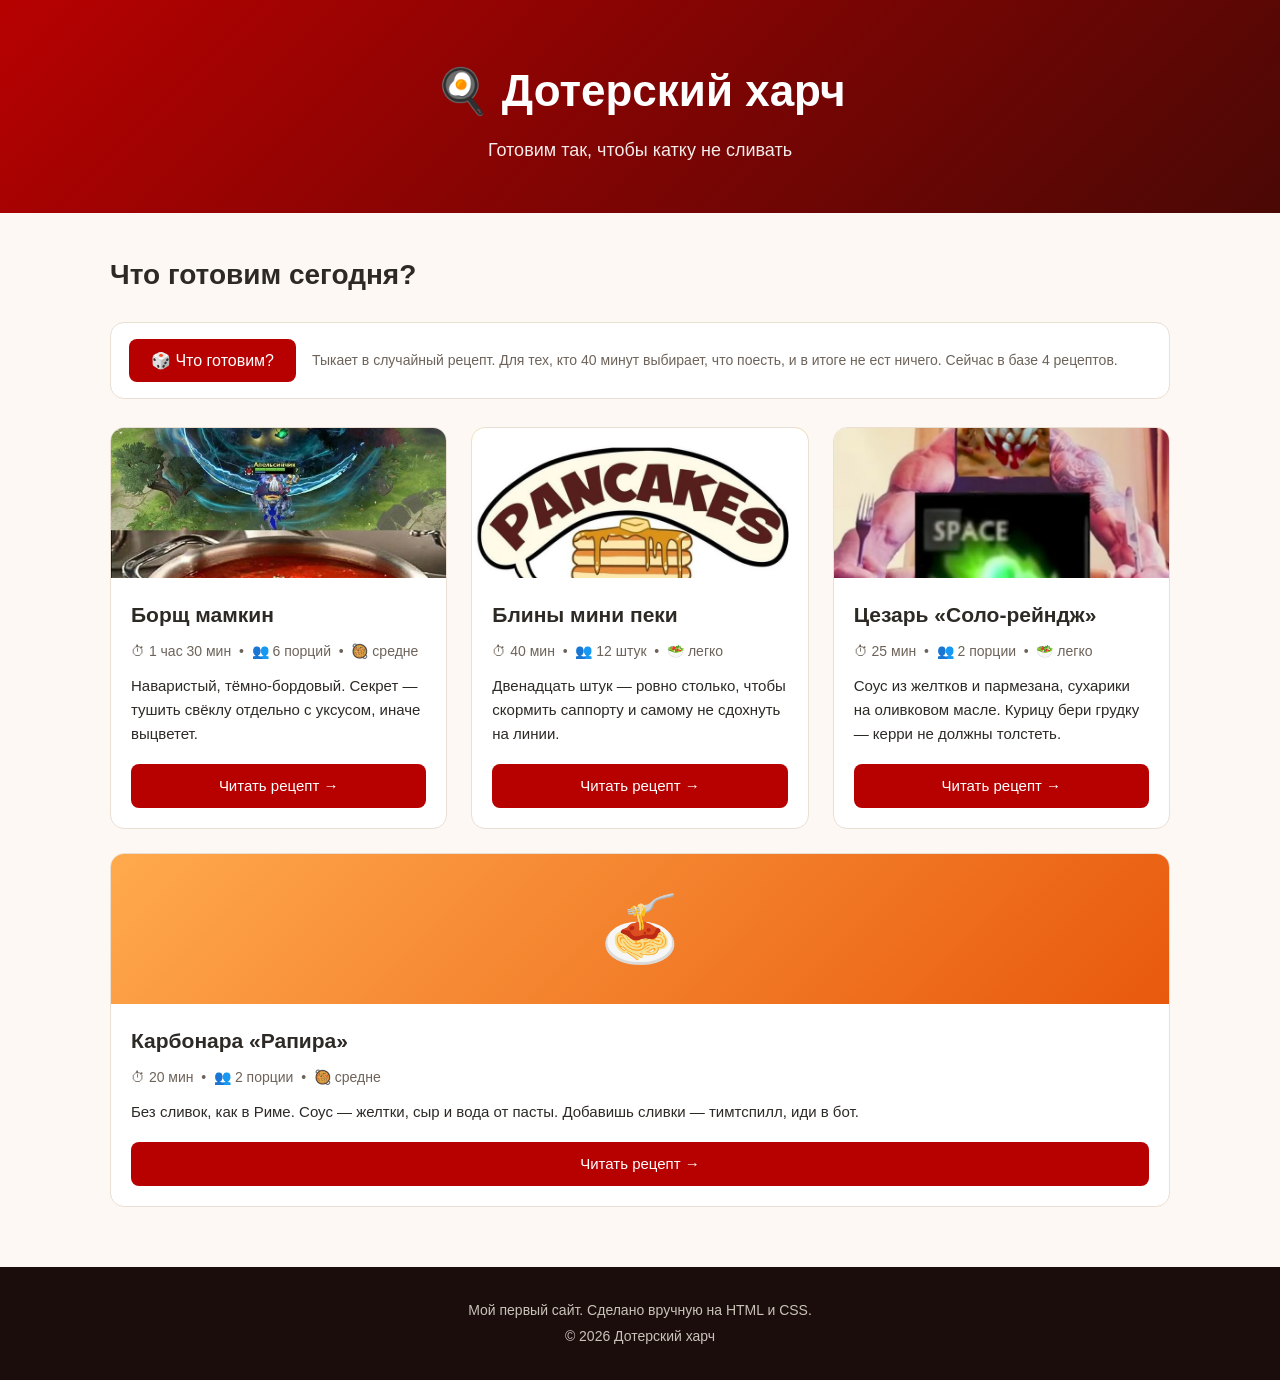
==== index.html @ 22d00c05 "Doterskij harch: 4 recepta, adaptiv, sluchajnyj vybor" ====
<!DOCTYPE html>
<!--
  ЭТО ГЛАВНАЯ СТРАНИЦА САЙТА

  HTML — это разметка. Он описывает СОДЕРЖИМОЕ и СТРУКТУРУ страницы.
  Теги — это команды вида: открывающий тег, содержимое, закрывающий тег.

  Комментарии в HTML так и выглядят: открывающий тег комментария,
  текст, закрывающий тег. Браузер всё это игнорирует.
  ВАЖНО: комментарии нельзя вкладывать друг в друга.
-->
<html lang="ru">

<head>
  <!-- head — служебная часть. То, что не видно на самой странице -->
  <meta charset="UTF-8">
  <!-- charset=UTF-8 ОБЯЗАТЕЛЕН, иначе русские буквы превратятся в кракозябры -->
  <meta name="viewport" content="width=device-width, initial-scale=1.0">

  <title>Дотерский харч — главная</title>
  <!-- title — надпись на вкладке браузера -->

  <link rel="stylesheet" href="style.css">
  <!-- Подключаем файл со стилями. Без этой строки сайт будет чёрно-белым и убогим -->
</head>

<body>
  <!-- body — всё, что реально видно на странице -->

  <!-- ===== ШАПКА САЙТА ===== -->
  <header class="header">
    <h1 class="logo">🍳 Дотерский харч</h1>
    <p class="tagline">Готовим так, чтобы катку не сливать</p>
  </header>

  <!-- ===== СПИСОК РЕЦЕПТОВ ===== -->
  <main class="recipes">

    <h2 class="section-title">Что готовим сегодня?</h2>

    <!-- ===== КНОПКА «НАУГАД» =====
         type="button" ОБЯЗАТЕЛЕН, если кнопка когда-нибудь окажется
         внутри <form>. Кнопка без type по умолчанию ведёт себя как
         submit и вместо работы скрипта отправит форму.
         id="random-btn" — уникальный кличка. В CSS на неё вешается
         внешний вид (.btn-random), в JS — поиск элемента
         (document.querySelector('#random-btn')). -->
    <div class="lucky">
      <button class="btn btn-random" id="random-btn" type="button">
        🎲 Что готовим?
      </button>
      <p class="lucky-hint">Тыкает в случайный рецепт. Для тех, кто
        40 минут выбирает, что поесть, и в итоге не ест ничего.
        Сейчас в базе <span id="recipes-count">несколько</span> рецептов.</p>
    </div>

    <div class="cards">

      <!-- ===== КАРТОЧКА РЕЦЕПТА №1 =====
           Одна карточка = один рецепт. Чтобы добавить новый рецепт,
           скопируй весь блок <article> ... </article> целиком
           и поменяй текст внутри. -->
      <article class="card">
        <img class="card-photo photo-dire"
             src="img/dota1.jpg"
             alt="Борщ мамкин">
        <!-- КАРТИНКА: тег img заменяет собой div, а не вставляется в него.
             src — ПУТЬ к файлу, он считается от index.html:
             img/borshch.jpg = папка img, файл borshch.jpg рядом с index.html
             alt — текст, который виден, если картинка не загрузилась -->

        <div class="card-body">
          <h3 class="card-title">Борщ мамкин</h3>
          <p class="card-meta">⏱ 1 час 30 мин &nbsp;•&nbsp; 👥 6 порций &nbsp;•&nbsp; 🥘 средне</p>
          <p class="card-text">Наваристый, тёмно-бордовый. Секрет — тушить свёклу отдельно с уксусом, иначе выцветет.</p>
          <a class="btn" href="recipe.html">Читать рецепт →</a>
        </div>
      </article>

      <!-- ===== КАРТОЧКА РЕЦЕПТА №2 ===== -->
      <article class="card">
        <img class="card-photo photo-yellow photo-top"
             src="img/bliny.jpg"
             alt="Блины мини пеки">
        <!-- photo-top — нужен, потому что картинка ВЫСОКАЯ (736x1016),
             а плашка карточки низкая и широкая (300x150).
             object-fit: cover обрезает всё лишнее, а обрезать он
             начинает с=center — то есть показалась бы середина:
             торс робота без блинов. photo-top говорит «прижми к
             верху», и в кадре останутся надпись PANCAKES и стопка. -->

        <div class="card-body">
          <h3 class="card-title">Блины мини пеки</h3>
          <p class="card-meta">⏱ 40 мин &nbsp;•&nbsp; 👥 12 штук &nbsp;•&nbsp; 🥗 легко</p>
          <p class="card-text">Двенадцать штук — ровно столько, чтобы скормить саппорту и самому не сдохнуть на линии.</p>
          <a class="btn" href="bliny.html">Читать рецепт →</a>
        </div>
      </article>

      <!-- ===== КАРТОЧКА РЕЦЕПТА №3 ===== -->
      <article class="card">
        <img class="card-photo photo-radiant"
             src="img/salat.jpg"
             alt="Салат «Соло-рейндж»">
        <!-- В карточке картинка ОБРЕЗАЕТСЯ до полоски (cover) —
             это превью, миниатюра. Целиком фото видно на самой
             странице рецепта, там работает contain. -->

        <div class="card-body">
          <h3 class="card-title">Цезарь «Соло-рейндж»</h3>
          <p class="card-meta">⏱ 25 мин &nbsp;•&nbsp; 👥 2 порции &nbsp;•&nbsp; 🥗 легко</p>
          <p class="card-text">Соус из желтков и пармезана, сухарики на оливковом масле. Курицу бери грудку — керри не должны толстеть.</p>
          <a class="btn" href="salat.html">Читать рецепт →</a>
        </div>
      </article>

      <!-- ===== КАРТОЧКА РЕЦЕПТА №4 ===== -->
      <article class="card">
        <div class="card-photo photo-orange">🍝</div>
        <div class="card-body">
          <h3 class="card-title">Карбонара «Рапира»</h3>
          <p class="card-meta">⏱ 20 мин &nbsp;•&nbsp; 👥 2 порции &nbsp;•&nbsp; 🥘 средне</p>
          <p class="card-text">Без сливок, как в Риме. Соус — желтки, сыр и вода от пасты. Добавишь сливки — тимтспилл, иди в бот.</p>
          <a class="btn" href="carbonara.html">Читать рецепт →</a>
        </div>
      </article>

    </div>
  </main>

  <!-- ===== ПОДВАЛ САЙТА ===== -->
  <footer class="footer">
    <p>Мой первый сайт. Сделано вручную на HTML и CSS.</p>
    <p>© 2026 Дотерский харч</p>
  </footer>

  <!-- ===== JAVASCRIPT =====
       Ставится ПОСЛЕ содержимого (перед </body>), плюс атрибут defer.
       defer = «сначала построй страницу, потом выполняй». Иначе
       скрипт отрабатывает раньше, чем появляется кнопка, находит
       вместо неё null и падает. -->
  <script src="script.js" defer></script>

</body>
</html>
---- style.css ----
/* ==========================================================================
   style.css — ВНЕШНИЙ ВИД САЙТА

   HTML отвечает за СТРУКТУРУ (что где лежит).
   CSS  отвечает за ВНЕШНИЙ ВИД (какого цвета, какого размера, где стоит).

   Как браузер это связывает:
   1. В HTML у тега написано class="card".
   2. В CSS есть правило .card { ... }.
   3. Браузер находит ВСЕ теги с class="card" и применяет к ним то,
      что стоит внутри фигурных скобок.

   Одно правило = СЕЛЕКТОР + БЛОК ОБЪЯВЛЕНИЙ:

       .card            <- селектор: "к кому применяем"
       {                <- начало блока
         color: red;    <- свойство: значение;
       }                <- конец блока

   Каждое свойство заканчивается ТОЧКОЙ С ЗАПЯТОЙ.
   Если её забыть — следующее свойство молча перестанет работать.
   Это самая частая причина "я поправил, а ничего не изменилось".

   Вот так выглядят комментарии в CSS. Внутри них браузер ничего
   не видит и не выполняет.
   ========================================================================== */


/* ==========================================================================
   1. ПЕРЕМЕННЫЕ
   ========================================================================== */

/* :root — корень документа, самый верх.
   Переменные, объявленные здесь, видны всему файлу.

   Объявить переменную — это имя, которое начинается с двух дефисов.
   Использовать  — то же имя, тоже с двумя дефисами.

   Зачем: завтра захочешь сделать сайт зелёным вместо оранжевого —
   поправишь ОДНУ строку, а не двадцать мест по всему файлу. */
:root {
  --accent: #b70101;        /* красный Dire: кнопки, ссылки, акценты */
  --accent-dark: #821610;   /* ОН ДОЛЖЕН БЫТЬ ТЕМНЕЕ accent — это цвет :hover */
  --accent-2: #4a0805;      /* второй цвет градиента шапки (был вписан в файл числом) */
  --text: #2d2a26;          /* цвет текста (не чёрный — чистый чёрный режет глаза) */
  --text-soft: #6d635a;     /* приглушённый текст: время, порции, детали.
                               Раньше было #7d736a — контраст с кремовым
                               фоном 4.39:1, а стандарт WCAG для мелкого
                               текста требует 4.5:1. Сейчас 5.55:1. */
  --bg: #fdf8f3;            /* фон страницы — тёплый кремовый */
  --card-bg: #ffffff;       /* фон карточки */
  --line: #eadfd5;          /* цвет тонких рамок */
  --tip-bg: #fff0ee;        /* фон врезки «Совет» */
  --footer-bg: #1a0d0c;     /* фон подвала */
  --footer-text: #cbc3ba;   /* текст в подвале */
  --radius: 14px;           /* насколько скруглять углы по всему сайту */
}


/* ==========================================================================
   2. БАЗОВЫЕ НАСТРОЙКИ
   ========================================================================== */

/* Звёздочка — селектор "вообще все теги без исключения".

   По умолчанию браузер считает ширину блока ПРИСТАЛЬНО к рамке и
   внутренним отступам. Из-за этого блоки на 100% ширины вылезают за
   экран и появляется горизонтальная прокрутка.
   border-box заставляет считать ширину ВКЛЮЧАЯ рамку и отступы.
   Так делают почти всегда. */
* {
  box-sizing: border-box;
}

body {
  margin: 0;
  /* У body по умолчанию есть отступ 8px со всех сторон.
     Из-за него вокруг страницы белая полоса, а блоки, которые
     должны прижиматься к краю, стоят криво. Обнуляем. */

  font-family: "Segoe UI", Tahoma, sans-serif;
  /* Шрифт указывается СПИСКОМ: первый имеющийся — тот и берём.
     Нет Segoe UI → Tahoma. Нет и его → системный шрифт без засечек. */

  background-color: var(--bg);
  color: var(--text);

  line-height: 1.6;
  /* Высота строки в 1.6 раза больше кегля шрифта.
     Без этого текста много, а читается тяжело — строки слипаются. */
}


/* ==========================================================================
   3. ШАПКА САЙТА
   ========================================================================== */

.header {
  background: linear-gradient(135deg, var(--accent), var(--accent-2));
  /* linear-gradient(угол, цвет1, цвет2) — плавный переход.
     135deg — направление: из левого верхнего в правый нижний угол. */

  color: #fff;
  padding: 56px 20px 48px;
  /* Стороны записываются ПО ЧАСОВОЙ СТРЕЛКЕ:
        1 число  = всем четырём сторонам
        2 числа  = (верх/низ)  (лево/право)
        4 числа  = верх, право, низ, лево
     Здесь: сверху 56, слева/справа 20, снизу 48. */

  text-align: center;
}

.logo {
  margin: 0;
  /* У h1 по умолчанию ОГРОМНЫЕ внешние отступы сверху и снизу.
     Не убрать их — шапка получится в пол-экрана пустоты. */
  font-size: 44px;
}

.tagline {
  margin: 10px 0 0;
  /* 10px сверху, справа/слева 0, снизу 0 */
  font-size: 18px;
  opacity: .92;
  /* Прозрачность от 0 до 1. Текст чуть просвечивает через градиент. */
}


/* ==========================================================================
   4. ГЛАВНАЯ: СПИСОК КАРТОЧЕК
   ========================================================================== */

.recipes {
  max-width: 1100px;
  /* Не даём содержимому растянуться на весь монитор:
     строка текста длиной в метр нечитабельна. */

  margin: 0 auto;
  /* ГЛАВНЫЙ ТРЮК ЦЕНТРОВАНИЯ:
     сверху/снизу 0, а слева/справа auto — браузер сам добавит
     одинаковые пустые полосы по бокам, и блок встанет ровно по центру. */

  padding: 40px 20px 60px;
}

.section-title {
  font-size: 28px;
  margin: 0 0 24px;
}

/* ФЛЕКС-БОКС. Превращаем контейнер в коробку, которая раскладывает
   своих детей в ряд и сама делит между ними место. */
.cards {
  display: flex;
  /* Теперь карточки внутри встанут в ОДИН ряд по горизонтали. */

  flex-wrap: wrap;
  /* Без этой строки карточки выстроятся в вечный ряд, а экран
     кончится — появится горизонтальная прокрутка.
     wrap = не влезают — переносим на следующую строку. */

  gap: 24px;
  /* Расстояние МЕЖДУ карточками. Раньше для этого городили
     костыли из margin у каждой. Теперь одно слово. */
}

.card {
  flex: 1 1 300px;
  /* Три числа — три настройки поведения карточки:
       1) расти, если осталось свободное место
       2) сжиматься, если места не хватает
       3) желаемая ширина 300px
     Итог: карточки сами решают, сколько их влезет в ряд. */

  background: var(--card-bg);
  border: 1px solid var(--line);
  border-radius: var(--radius);

  overflow: hidden;
  /* Обрезает всё, что вылезает за скруглённые углы.
     Без этого цветной блок «фото» будет острым квадратом
     поверх круглой карточки. */

  display: flex;
  flex-direction: column;
  /* Карточка сама тоже флекс-контейнер: содержимое колонкой,
     чтобы потом прижать кнопку к низу. */

  transition: transform .18s ease, box-shadow .18s ease;
  /* АНИМАЦИЯ. Без этой строки прыжок был бы мгновенным щелчком,
     а не плавным движением за 0.18 секунды. */
}

/* :hover — псевдокласс "когда наехали мышкой".
   Это отдельное правило, которое действует только в момент наведения. */
.card:hover {
  transform: translateY(-6px);
  /* Сдвиг на 6px ВВЕРХ. Отрицательный Y — потому что экранная
     координата Y растёт вниз, а не вверх. */

  box-shadow: 0 12px 28px rgba(0, 0, 0, .12);
  /* Тень: сдвиг вправо, сдвиг вниз, размытие, цвет с прозрачностью. */
}

/* «Фото» блюда. Пока это просто цветная плашка с эмодзи внутри.
   Как заменить на настоящую картинку — написано комментарием в index.html. */
.card-photo {
  height: 150px;
  width: 100%;

  display: flex;
  align-items: center;
  justify-content: center;
  /* Эти три строки — рабочий паттерн центрирования ЧЕГО УГОДНО
     и по вертикали, и по горизонтали. Запомни его: пригодится
     десятки раз. */

  font-size: 64px;

  /* Дальше — подготовка к настоящему фото. Пока внутри эмодзи,
     эти строки ни на что не влияют, но когда вставишь <img>,
     картинка уже не растянется и не оставит щель снизу. */

  object-fit: cover;
  /* Работает только на «замещаемых» элементах — img и video.
     Пока здесь div, строка простаивает. Но по плану div будет
     ЗАМЕНЁН на img с этим же классом — и тогда заработает:
     картинку обрежет по плашке без искажения пропорций.
     Без cover лицо вытянулось бы в овал: плашка широкая,
     а фото квадратное.

     display: block тут НЕ нужен. Он перебил бы display: flex
     ниже и уронил центрирование. Flex-элементы щель снизу
     не дают — это болячка только строчных тегов. */
}

/* МОДИФИКАТОРЫ ЦВЕТА.
   У тега в HTML ДВА класса: class="card-photo photo-red"
   card-photo  даёт размер и центрирование,
   photo-red   даёт только цвет фона.
   Так один и тот же блок делают разного цвета, не дублируя всё остальное. */
.photo-dire    { background: linear-gradient(135deg, #ff6b6b, #c92a2a); }
.photo-yellow { background: linear-gradient(135deg, #ffd43b, #f59f00); }
.photo-radiant  { background: linear-gradient(135deg, #69db7c, #2f9e44); }
.photo-orange { background: linear-gradient(135deg, #ffa94d, #e8590c); }

/* КУДА ОБРЕЗАТЬ КАРТИНКУ.
   object-fit: cover заполняет плашку, но картинку всё равно
   надо как-то обрезать — она другого формата. За обрезку отвечает
   object-position. По умолчанию центр: от высокой картинки
   остаётся середина. top = прижать к верху, в кадре верх кадра.
   Работает только вместе с object-fit: cover. */
.photo-top {
  object-position: top;
}

.card-body {
  padding: 20px;
  display: flex;
  flex-direction: column;

  flex: 1;
  /* Растянуться на ВСЮ оставшуюся высоту карточки.
     Нужно, чтобы кнопки встали ровно на одну линию, даже когда
     текст в карточках разной длины. */
}

.card-title {
  margin: 0 0 8px;
  font-size: 21px;
}

.card-meta {
  margin: 0 0 12px;
  font-size: 14px;
  color: var(--text-soft);
}

.card-text {
  margin: 0 0 18px;
  font-size: 15px;
}

.btn {
  margin-top: auto;
  /* "Забери всё свободное место сверху" — и кнопка ПРИЖИМАЕТСЯ
     к нижнему краю карточки. Работает только внутри flex-колонки,
     поэтому мы и делали card-body флексом. */

  display: inline-block;
  /* Ссылка <a> по умолчанию inline — у неё нельзя нормально
     задать padding и фон. inline-block превращает её в кирпичик,
     но оставляет в потоке текста. */

  padding: 10px 16px;
  background: var(--accent);
  color: #fff;
  border-radius: 8px;

  text-decoration: none;
  /* Браузер рисует подчёркивание у ВСЕХ ссылок по умолчанию.
     У кнопок-ссылок его убирают всегда. */

  font-size: 15px;
  text-align: center;
  transition: background .18s ease;
}

.btn:hover {
  background: var(--accent-dark);
  /* Лёгкое потемнение — сигнал "по мне можно кликнуть". */
}


/* БЛОК «ЧТО ГОТОВИМ НАУГАД» ------------------------------ */

.lucky {
  display: flex;
  align-items: center;
  gap: 16px;
  flex-wrap: wrap;
  /* На узком экране кнопка и подпись складываются в столбик —
     тот же приём, что и с карточками. */

  margin: 0 0 28px;
  padding: 16px 18px;
  background: var(--card-bg);
  border: 1px solid var(--line);
  border-radius: var(--radius);
}

.lucky-hint {
  margin: 0;
  font-size: 14px;
  color: var(--text-soft);
}

/* Кнопка-кнопка, а не ссылка-кнопка.
   ДОСАДНАЯ МЕЛОЧЬ: у тега <button> свои браузерные стили по
   умолчанию — шрифт NOT наследуется от body, плюс серая рамка и
   серая же подложка. Поэтому font/border/background приходится
   перебивать явно, иначе кнопка выглядит чужеродной на сайте. */
.btn-random {
  margin-top: 0;
  /* Отключаем прилипание к низу: мы НЕ в карточке.
     Работает, потому что это правило НАПИСАНО НИЖЕ .btn. */

  font-family: inherit;
  font-size: 16px;
  border: none;
  cursor: pointer;
  /* Курсор «рука». Ссылке <a> браузер ставит её сам, кнопке <button> —
     нет, без этой строки над кнопкой остаётся стрелка. */

  padding: 12px 22px;
  white-space: nowrap;
  /* Запрещает подписи переноситься на вторую строку на телефоне. */
}

/* :active — момент, когда кнопка УЖЕ нажата, но палец ещё не отпущен.
   Отдельный от :hover отклик — пользователь видит, что нажатие
   дошло, а не висит тишина. */
.btn-random:active {
  transform: translateY(1px);
}

/* :focus-visible — рамка ТОЛЬКО когда навигаются с клавиатуры (Tab),
   а не при обычном клике мышкой. Кнопка — интерактивный элемент,
   и без такой рамки человек с клавиатуры не понимает, где он сейчас
   находится. У ссылки <a> рамка есть браузерная по умолчанию, у
   <button> мы её снесли вместе с border. */
.btn-random:focus-visible {
  outline: 3px solid var(--accent-dark);
  outline-offset: 2px;
}


/* ==========================================================================
   5. СТРАНИЦА РЕЦЕПТА
   ========================================================================== */

.page-nav {
  max-width: 1100px;
  margin: 0 auto;
  padding: 20px;
}

.back-link {
  color: var(--accent);
  text-decoration: none;
  font-size: 15px;
}

.back-link:hover {
  text-decoration: underline;
  /* Подчёркивание только при наведении — привычное поведение ссылок. */
}

.recipe {
  max-width: 1100px;
  margin: 0 auto;
  padding: 0 20px 60px;
}

.recipe-title {
  font-size: 36px;
  margin: 0 0 8px;
}

.recipe-meta {
  margin: 0;
  color: var(--text-soft);
}

.recipe-photo {
  height: 260px;
  border-radius: var(--radius);
  display: flex;
  align-items: center;
  justify-content: center;
  font-size: 120px;
  margin: 24px 0;
}

/* CSS GRID — сетка. Два столбца.
   От флекса отличается тем, что колонки задаются ОДНОЙ строкой
   сразу для всех детей, а не настраиваются у каждого своё. */
.recipe-grid {
  display: grid;
  grid-template-columns: 320px 1fr;
  /* Первая колонка — ровно 320px (под ингредиенты).
     Вторая — 1fr, то есть "всё оставшееся место".
     fr = доля свободного пространства. */

  gap: 32px;
}

/* ЗАПЯТАЯ между селекторами = "одинаковые правила для обоих".
   Так не переписываешь одно и то же дважды. */
.ingredients,
.steps {
  background: var(--card-bg);
  border: 1px solid var(--line);
  border-radius: var(--radius);
  padding: 24px;
}

.ingredients h2,
.steps h2 {
  margin-top: 0;
  /* Снова убираем браузерный отступ у заголовка. */
  font-size: 22px;
}

.ingredients ul,
.steps ol {
  padding-left: 20px;
  /* Маркеры и цифры должны остаться видимыми — полностью обнулять
     padding-left нельзя, точки уедут за край блока. */
  margin: 0;
}

.ingredients li,
.steps li {
  margin-bottom: 10px;
  /* Воздух между пунктами списка — читать спокойно. */
}

.tip {
  margin-top: 20px;
  padding: 14px 16px;
  background: var(--tip-bg);

  border-left: 4px solid var(--accent);
  /* Жирная полоска СЛЕВА — классический приём для врезки «внимание».
     Остальные три стороны рамки при этом не заданы, их и нет. */

  border-radius: 8px;
  font-size: 15px;
}

.tip p {
  margin: 6px 0 0;
  /* Отступ сверху только у текста, чтобы заголовок врезки не отъехал. */
}


/* ==========================================================================
   6. ПОДВАЛ
   ========================================================================== */

.footer {
  background: var(--footer-bg);
  color: var(--footer-text);
  text-align: center;
  padding: 28px 20px;
  font-size: 14px;
}

.footer p {
  margin: 4px 0;
}


/* ==========================================================================
   7. АДАПТАЦИЯ ПОД ТЕЛЕФОН

   media query — условие: "если экран НЕ ШИРЕ 760px, применяй то,
   что внутри фигурных скобок".

   Внутри переопределяются правила, написанные выше. Это работает,
   потому что они стоят ПОСЛЕДНИМИ в файле: когда два правила
   одинаковой важности спорят, побеждает то, что записано ниже.
   Поэтому блок адаптации всегда ставят в самый конец.
   ========================================================================== */

@media (max-width: 760px) {

  .logo {
    font-size: 32px;
    /* 44px на телефоне — заголовок не влезет в одну строку. */
  }

  .recipe-grid {
    grid-template-columns: 1fr;
    /* Два столбца по 320px на узком экране не помещаются.
     * Делаем ОДНУ колонку — столбцы складываются вертикально. */
  }

  .recipe-photo {
    height: 180px;
    font-size: 80px;
  }

  /* Ссылка «На главную» была 97x20 пикселей — пальцем мимо неё
     попасть проще, чем в неё. Стандарт удобности — зона нажатия
     от 40px. Padding раздувает саму ссылку, а отрицательный margin
     возвращает её на прежнее место, чтобы вёрстка не съехала. */
  .back-link {
    display: inline-block;
    padding: 10px 12px;
    margin: -10px -12px;
    font-size: 16px;
  }
}

/* ==========================================================================
   КАРТИНКА ВНУТРИ ФОТО-ПЛАШКИ
   ========================================================================== */

.recipe-img {
  height: 100%;
  /* Берём ВЫСОТУ, а не ширину. Плашка у нас низкая и широкая,
   * поэтому именно высота — то, что ограничивает картинку. */

  width: auto;
  /* Ширина подстроится сама, сохраняя пропорции.
   * Если бы задали и height, и width числами — картинку сплющило. */

  max-width: 100%;
  /* Страховка для узких телефонов: картинка не вылезет за края. */

  border-radius: inherit;
  /* Забираем скругление углов у родителя (.recipe-photo),
   * а не пишем своё — иначе на телефоне значения разъедутся. */
}


/* РАСТЯНУТЬ КАРТИНКУ НА ВЕСЬ БЛОК.
   fill = занято всё, лишнее обрезано по краям.

   ПОЧЕМУ ЭТО ПРАВИЛО ЗДЕСЬ, В САМОМ КОНЦЕ.
   Селекторы .fill и .recipe-img одинаково «важны» — оба просто
   класс. Когда важность равна, побеждает то правило, которое
   НАПИСАНО НИЖЕ. Поставь .fill сюда же, но выше .recipe-img —
   и width: auto из .recipe-img перебил бы width: 100%, картинка
   сжалась бы в квадратик, а ты бы ничего в коде не понял:
   обе строки на месте, обе правильные.

   Отсюда правило на всю жизнь: переопределяющее правило ставят
   ПОСЛЕ того, которое оно переопределяет. По той же причине
   @media-блок адаптации лежит выше, а не в начале файла. */
.fill {
  width: 100%;
  height: 100%;
  object-fit: cover;
}


/* ПОКАЗАТЬ ФОТО ЦЕЛИКОМ.
   object-fit тут противоположный: не cover, а contain.

   cover   — заполнить весь блок. Лишнее ОБРЕЗАТЬ.
             Идеально для превью: нет пустых полей, кадр плотный.
   contain — вписать ЦЕЛИКОМ, не обрезать ни пикселя.
             Если пропорции картинки и блока не совпадают,
             остаются пустые поля. У нас их заполняет градиент
             плашки photo-radiant — выглядит как рамка, а не как
             дырка.

   Опять стоищем ПОСЛЕ .recipe-img: contain должен перебить
   height: 100% + width: auto из базового правила. Тот же
   принцип порядка, что и у .fill выше. */
.fit-full {
  width: 100%;
  height: 100%;
  object-fit: contain;
}
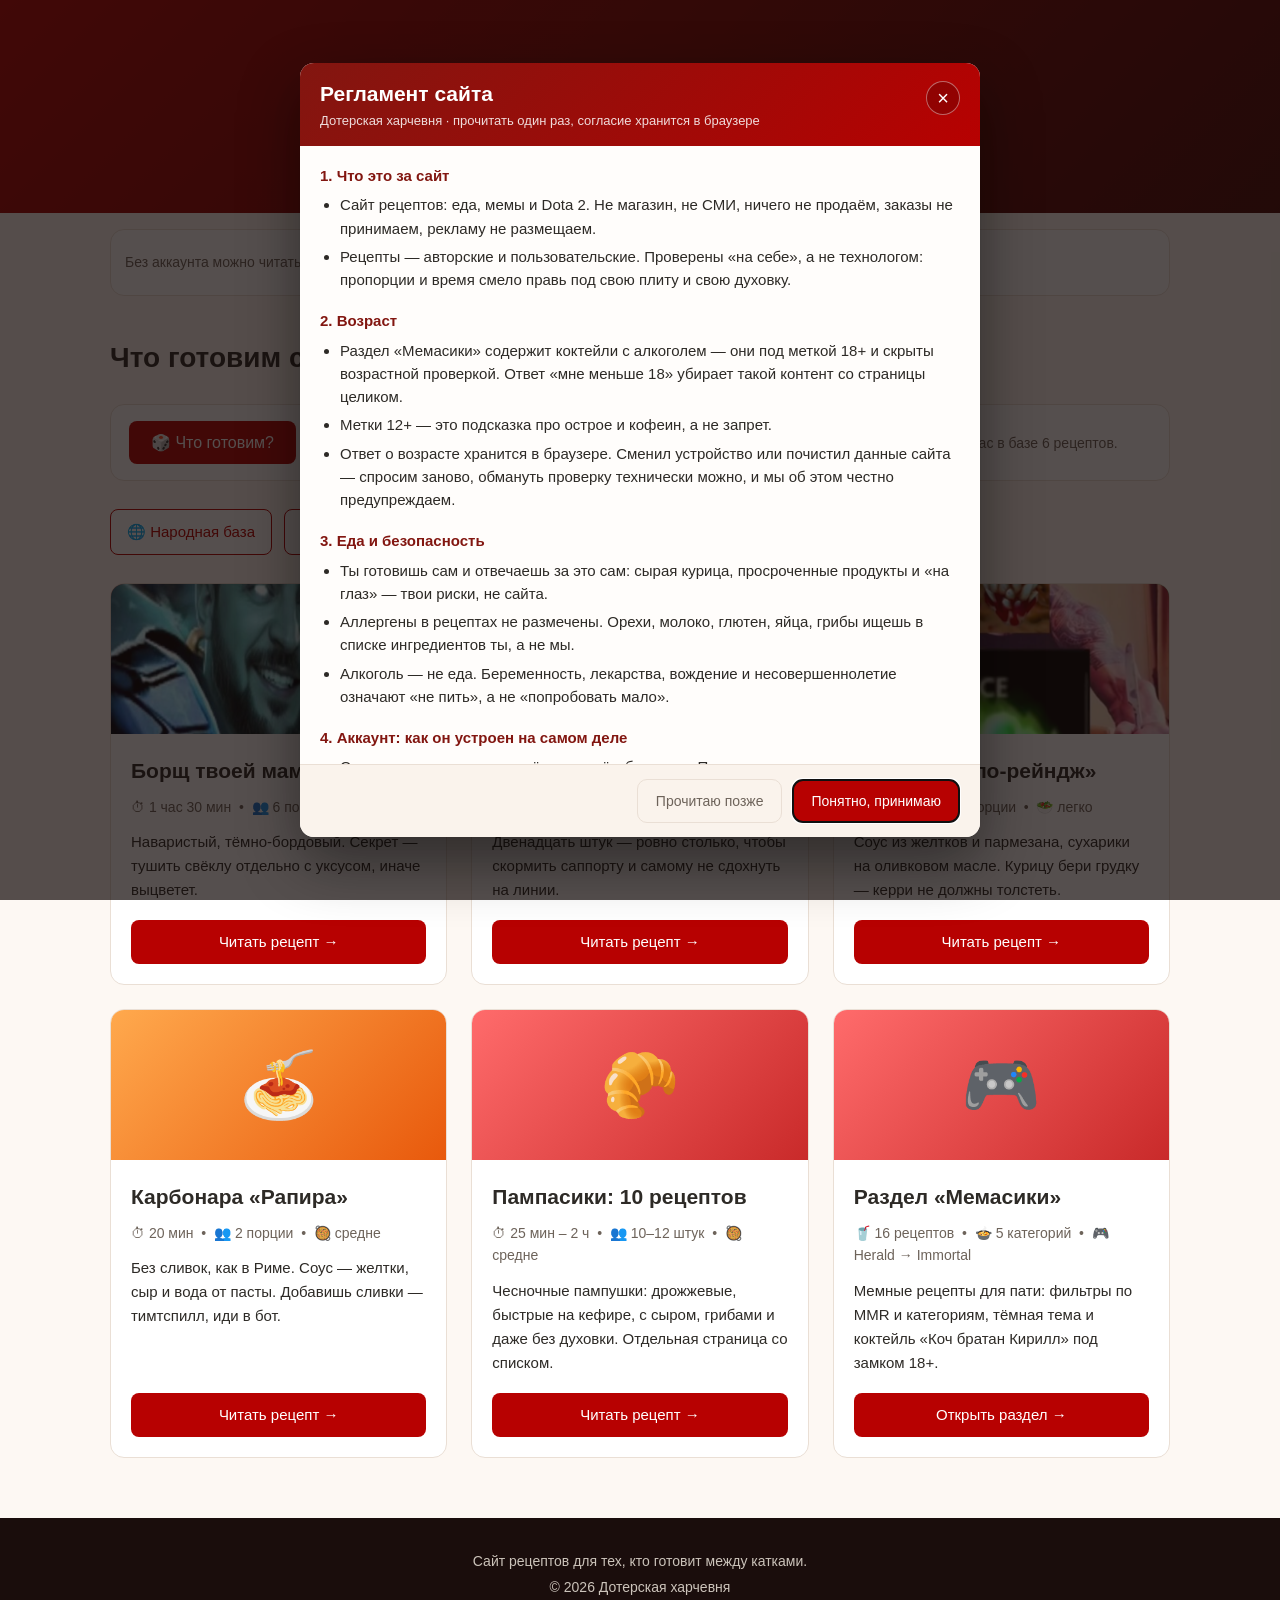
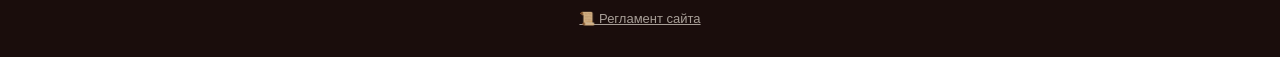
==== commit cd49cd5a: "Дотерская харчевня: аккаунты, отзывы, народная база, Пампасики, Мемасики, регламент" ====
--- a/index.html
+++ b/index.html
@@ -17,11 +17,16 @@
   <!-- charset=UTF-8 ОБЯЗАТЕЛЕН, иначе русские буквы превратятся в кракозябры -->
   <meta name="viewport" content="width=device-width, initial-scale=1.0">
 
-  <title>Дотерский харч — главная</title>
+  <title>Дотерская харчевня — главная</title>
   <!-- title — надпись на вкладке браузера -->
 
   <link rel="stylesheet" href="style.css">
   <!-- Подключаем файл со стилями. Без этой строки сайт будет чёрно-белым и убогим -->
+
+  <!-- Стили окна регламента. Отдельный файл, а не блок в style.css,
+       потому что эти же правила нужны страницам «Пампасиков» и
+       «Мемасиков», где style.css не подключён. -->
+  <link rel="stylesheet" href="notice.css">
 </head>
 
 <body>
@@ -29,9 +34,16 @@
 
   <!-- ===== ШАПКА САЙТА ===== -->
   <header class="header">
-    <h1 class="logo">🍳 Дотерский харч</h1>
+    <h1 class="logo">🍳 Дотерская харчевня</h1>
     <p class="tagline">Готовим так, чтобы катку не сливать</p>
   </header>
+
+  <!-- ===== ПАНЕЛЬКА АККАУНТА =====
+       Пустой div, который наполняет auth.js. Он есть на ВСЕХ
+       страницах сайта и всегда одинаковый: состояние «вошёл / не
+       вошёл» знает только JS, поэтому вписывать два варианта руками
+       в шесть файлов — способ однажды обновить два из них. -->
+  <div id="account-bar"></div>
 
   <!-- ===== СПИСОК РЕЦЕПТОВ ===== -->
   <main class="recipes">
@@ -54,40 +66,54 @@
         Сейчас в базе <span id="recipes-count">несколько</span> рецептов.</p>
     </div>
 
+    <!-- ===== ВЫХОД В СООБЩЕСТВО =====
+       Три ссылки на то, что появилось вместе с аккаунтами. Это
+       обычные <a>, а не кнопки: они ПЕРЕНОСЯТ на другую страницу, а
+       у ссылки есть смысл «открыть в новой вкладке», которого у
+       кнопки нет. -->
+    <nav class="community-links" aria-label="Разделы сообщества">
+      <a class="btn btn-ghost" href="community.html">🌐 Народная база</a>
+      <a class="btn btn-ghost" href="add-recipe.html">➕ Добавить рецепт</a>
+      <a class="btn btn-ghost" href="account.html">👤 Кабинет</a>
+    </nav>
+
     <div class="cards">
 
       <!-- ===== КАРТОЧКА РЕЦЕПТА №1 =====
            Одна карточка = один рецепт. Чтобы добавить новый рецепт,
            скопируй весь блок <article> ... </article> целиком
-           и поменяй текст внутри. -->
-      <article class="card">
-        <img class="card-photo photo-dire"
-             src="img/dota1.jpg"
-             alt="Борщ мамкин">
-        <!-- КАРТИНКА: тег img заменяет собой div, а не вставляется в него.
-             src — ПУТЬ к файлу, он считается от index.html:
-             img/borshch.jpg = папка img, файл borshch.jpg рядом с index.html
-             alt — текст, который виден, если картинка не загрузилась -->
-
-        <div class="card-body">
-          <h3 class="card-title">Борщ мамкин</h3>
+           и поменяй текст внутри.
+
+           КАРТИНКА. div = слот (высота 150px + градиент), внутри него
+           эмодзи-заглушка, а ПОВЕРХ лежит img. Файл кладётся в папку
+           img/ рядом с index.html — путь считается от index.html.
+           Нет файла → скрипт убирает img, остаётся эмодзи. Есть файл →
+           картинка накрыла эмодзи сама. Правки в CSS не нужны ни в
+           одном из двух случаев. -->
+      <article class="card">
+        <div class="card-photo photo-dire">🍲
+          <img src="img/borshch.jpg"
+               alt="Борщ твоей мамки — тарелка тёмно-бордового борща со сметаной">
+        </div>
+
+        <div class="card-body">
+          <h3 class="card-title">Борщ твоей мамки</h3>
           <p class="card-meta">⏱ 1 час 30 мин &nbsp;•&nbsp; 👥 6 порций &nbsp;•&nbsp; 🥘 средне</p>
           <p class="card-text">Наваристый, тёмно-бордовый. Секрет — тушить свёклу отдельно с уксусом, иначе выцветет.</p>
           <a class="btn" href="recipe.html">Читать рецепт →</a>
         </div>
       </article>
 
-      <!-- ===== КАРТОЧКА РЕЦЕПТА №2 ===== -->
-      <article class="card">
-        <img class="card-photo photo-yellow photo-top"
-             src="img/bliny.jpg"
-             alt="Блины мини пеки">
-        <!-- photo-top — нужен, потому что картинка ВЫСОКАЯ (736x1016),
-             а плашка карточки низкая и широкая (300x150).
-             object-fit: cover обрезает всё лишнее, а обрезать он
-             начинает с=center — то есть показалась бы середина:
-             торс робота без блинов. photo-top говорит «прижми к
-             верху», и в кадре останутся надпись PANCAKES и стопка. -->
+      <!-- ===== КАРТОЧКА РЕЦЕПТА №2 =====
+           photo-top на самой картинке: она ВЫСОКАЯ, а плашка низкая и
+           широкая. cover обрезает лишнее, но обрезать начинает с
+           центра — без photo-top в кадре осталась бы середина. -->
+      <article class="card">
+        <div class="card-photo photo-yellow">🥞
+          <img class="photo-top"
+               src="img/bliny.jpg"
+               alt="Блины мини пеки — стопка блинов">
+        </div>
 
         <div class="card-body">
           <h3 class="card-title">Блины мини пеки</h3>
@@ -97,14 +123,15 @@
         </div>
       </article>
 
-      <!-- ===== КАРТОЧКА РЕЦЕПТА №3 ===== -->
-      <article class="card">
-        <img class="card-photo photo-radiant"
-             src="img/salat.jpg"
-             alt="Салат «Соло-рейндж»">
-        <!-- В карточке картинка ОБРЕЗАЕТСЯ до полоски (cover) —
-             это превью, миниатюра. Целиком фото видно на самой
-             странице рецепта, там работает contain. -->
+      <!-- ===== КАРТОЧКА РЕЦЕПТА №3 =====
+           В карточке картинка ОБРЕЗАЕТСЯ до полоски (cover) — это
+           превью, миниатюра. Целиком фото видно на странице рецепта,
+           там работает contain. -->
+      <article class="card">
+        <div class="card-photo photo-radiant">🥗
+          <img src="img/salat.jpg"
+               alt="Цезарь Соло-рейндж — салат с курицей и сухариками">
+        </div>
 
         <div class="card-body">
           <h3 class="card-title">Цезарь «Соло-рейндж»</h3>
@@ -114,9 +141,15 @@
         </div>
       </article>
 
-      <!-- ===== КАРТОЧКА РЕЦЕПТА №4 ===== -->
-      <article class="card">
-        <div class="card-photo photo-orange">🍝</div>
+      <!-- ===== КАРТОЧКА РЕЦЕПТА №4 =====
+           Карбонара: файл img/carbonara.jpg. Пока его нет — виден
+           эмодзи 🍝 на оранжевом градиенте. -->
+      <article class="card">
+        <div class="card-photo photo-orange">🍝
+          <img src="img/carbonara.jpg"
+               alt="Карбонара Рапира — спагетти с беконом и сыром">
+        </div>
+
         <div class="card-body">
           <h3 class="card-title">Карбонара «Рапира»</h3>
           <p class="card-meta">⏱ 20 мин &nbsp;•&nbsp; 👥 2 порции &nbsp;•&nbsp; 🥘 средне</p>
@@ -125,21 +158,80 @@
         </div>
       </article>
 
+      <!-- ===== КАРТОЧКА РЕЦЕПТА №5 =====
+           Ссылка ведёт в подпапку: pampasiki/pampe.html — путь
+           считается от index.html, поэтому слэш прямой и без точки
+           в начале. -->
+      <article class="card">
+        <div class="card-photo photo-dire">🥐
+          <img src="img/pampasiki.jpg"
+               alt="Пампасики — чесночные пампушки с сыром и укропом">
+        </div>
+
+        <div class="card-body">
+          <h3 class="card-title">Пампасики: 10 рецептов</h3>
+          <p class="card-meta">⏱ 25 мин – 2 ч &nbsp;•&nbsp; 👥 10–12 штук &nbsp;•&nbsp; 🥘 средне</p>
+          <p class="card-text">Чесночные пампушки: дрожжевые, быстрые на кефире, с сыром, грибами и даже без духовки. Отдельная страница со списком.</p>
+          <a class="btn" href="pampasiki/pampe.html">Читать рецепт →</a>
+        </div>
+      </article>
+
+      <!-- ===== КАРТОЧКА РАЗДЕЛА «МЕМАСИКИ» =====
+           Это НЕ рецепт, а целый раздел: своя тёмная тема, свои
+           стили и свой скрипт лежат в папке memasiki/.
+           Число рецептов тут вписано руками и может устареть —
+           на самой странице раздела оно считается из данных. -->
+       <article class="card">
+         <div class="card-photo photo-dire">🎮
+           <img src="img/memasiki.jpg"
+                alt="Раздел Мемасики — коктейли, закуски, горячее и десерты для пати">
+         </div>
+
+         <div class="card-body">
+           <h3 class="card-title">Раздел «Мемасики»</h3>
+           <p class="card-meta">🥤 16 рецептов &nbsp;•&nbsp; 🍲 5 категорий &nbsp;•&nbsp; 🎮 Herald → Immortal</p>
+           <p class="card-text">Мемные рецепты для пати: фильтры по MMR и категориям, тёмная тема и коктейль «Коч братан Кирилл» под замком 18+.</p>
+           <a class="btn" href="memasiki/index.html">Открыть раздел →</a>
+         </div>
+       </article>
+
     </div>
   </main>
 
   <!-- ===== ПОДВАЛ САЙТА ===== -->
   <footer class="footer">
-    <p>Мой первый сайт. Сделано вручную на HTML и CSS.</p>
-    <p>© 2026 Дотерский харч</p>
+    <p>Сайт рецептов для тех, кто готовит между катками.</p>
+    <p>© 2026 Дотерская харчевня</p>
   </footer>
 
   <!-- ===== JAVASCRIPT =====
        Ставится ПОСЛЕ содержимого (перед </body>), плюс атрибут defer.
-       defer = «сначала построй страницу, потом выполняй». Иначе
-       скрипт отрабатывает раньше, чем появляется кнопка, находит
-       вместо неё null и падает. -->
+        defer = «сначала построй страницу, потом выполняй». Иначе
+        скрипт отрабатывает раньше, чем появляется кнопка, находит
+        вместо неё null и падает.
+
+      ПОРЯДОК ЗДЕСЬ НЕ ПРОИЗВОЛЬНЫЙ. defer выполняет файлы строго
+      друг за другом, поэтому зависимые стоят после тех, от кого
+      зависят:
+        store.js        хранилище          (никого не зовёт)
+        ui.js           кирпичи для DOM    (нужен Store)
+        auth.js         аккаунты           (нужны Store, Ui)
+        recipes-user.js чужие рецепты      (нужен Auth)
+        script.js       кнопка «наугад»    (спрашивает UserRecipes)
+      Поменять местами script.js и recipes-user.js — и случайный выбор
+      перестанет видеть рецепты посетителей: на момент запуска их
+      модуля ещё не существует. -->
+  <script src="store.js" defer></script>
+  <script src="ui.js" defer></script>
+  <script src="auth.js" defer></script>
+  <script src="recipes-user.js" defer></script>
   <script src="script.js" defer></script>
+
+  <!-- окно регламента и плашка про хранилище. Стоит последним:
+      на страницах корня Store к этому моменту уже подключён,
+      а в разделах его нет — тогда notice.js берёт своё
+      чтение localStorage (в нём есть своя страховка) -->
+  <script src="notice.js" defer></script>
 
 </body>
 </html>
--- a/style.css
+++ b/style.css
@@ -607,3 +607,790 @@
   height: 100%;
   object-fit: contain;
 }
+
+
+/* ==========================================================================
+   8. СООБЩЕСТВО: ПАНЕЛЬКА АККАУНТА, ФОРМЫ, ОТЗЫВЫ, НАРОДНАЯ БАЗА
+
+   Всё, что появилось вместе с аккаунтами. Цвета и скругления НЕ
+   переписываются числами, а берутся из переменных в :root — иначе
+   новый блок выглядел бы чужим после смены темы.
+
+   ВАЖНО ПО ПОРЯДКУ. Этот блок стоит ПОСЛЕ раздела адаптации (7),
+   поэтому свои mobile-правила он пишет собственным @media-блоком в
+   самом низу файла. Глобальный @media сверху его не переопределит:
+   побеждает то, что написано ниже.
+   ========================================================================== */
+
+/* --------------------------------------------------------------------------
+   8.1. КОНТЕЙНЕР НОВЫХ СТРАНИЦ
+   -------------------------------------------------------------------------- */
+
+/* .page — то же, что .recipes и .recipe: ограничить ширину и
+   отцентровать. Новый класс вместо переиспользования старого, потому
+   что у главной внутри карточки, а у кабинета формы, и нижние отступы
+   нужны разные. */
+.page {
+  max-width: 1100px;
+  margin: 0 auto;
+  padding: 0 20px 60px;
+}
+
+.page-title {
+  font-size: 32px;
+  margin: 0 0 10px;
+}
+
+.page-lead {
+  margin: 0 0 24px;
+  color: var(--text-soft);
+  max-width: 700px;
+}
+
+.section-subtitle {
+  font-size: 20px;
+  margin: 28px 0 10px;
+}
+
+/* Сообщение «тут пусто». Обычный текст, а не плашка: привлекать к
+   пустоте внимание рамкой — кричать об отсутствии контента. */
+.empty-note {
+  color: var(--text-soft);
+  margin: 0 0 16px;
+}
+
+.empty-state {
+  padding: 40px 0;
+}
+
+/* --------------------------------------------------------------------------
+   8.2. ПАНЕЛЬКА АККАУНТА
+   -------------------------------------------------------------------------- */
+
+/* Ограничение ширины то же, что у контента, иначе на широком экране
+   панелька разъедется по краям, а ссылки уедут в нечитаемую даль. */
+#account-bar {
+  max-width: 1100px;
+  margin: 0 auto;
+  padding: 16px 20px 0;
+}
+
+.acct {
+  display: flex;
+  flex-wrap: wrap;
+  align-items: center;
+  gap: 10px;
+
+  padding: 12px 14px;
+  background: var(--card-bg);
+  border: 1px solid var(--line);
+  border-radius: var(--radius);
+}
+
+/* Кто я — выделяем, остальное тише. */
+.acct-hi {
+  display: flex;
+  align-items: baseline;
+  gap: 8px;
+  margin-right: auto;
+  /* Забрать всё свободное место — и ссылки прижмутся к правому краю.
+     Тот же приём, что с margin-top: auto у кнопки в карточке. */
+}
+
+.acct-nick {
+  font-weight: 700;
+}
+
+.acct-note {
+  font-size: 14px;
+  color: var(--text-soft);
+}
+
+/* Ссылка и кнопка выглядят одинаково, поэтому ОДИН класс.
+   Разница между ними в смысле (ссылка ведёт, кнопка делает), а не
+   в цвете. */
+.acct-btn {
+  display: inline-block;
+  padding: 8px 12px;
+  border: 1px solid var(--line);
+  border-radius: 8px;
+  background: var(--bg);
+  color: var(--text);
+  font-family: inherit;
+  font-size: 14px;
+  text-decoration: none;
+  cursor: pointer;
+  transition: background .18s ease, border-color .18s ease;
+}
+
+.acct-btn:hover {
+  background: var(--card-bg);
+  border-color: var(--accent);
+  color: var(--accent);
+}
+
+.acct-btn:focus-visible {
+  outline: 3px solid var(--accent-dark);
+  outline-offset: 2px;
+}
+
+/* Выход — не удаление, поэтому не красный, а просто приглушённый. */
+.acct-btn-out {
+  color: var(--text-soft);
+}
+
+/* --------------------------------------------------------------------------
+   8.3. ФОРМЫ
+   --------------------------------------------------------------------------
+   Разметка формы всегда одна и та же:
+     <form class="form">
+       <label class="field">
+         <span class="field-name">Подпись</span>
+         <input class="field-input">
+         <span class="field-hint">подсказка</span>
+       </label>
+     </form>
+   label ОБЪЕДИНЯЕТ подпись и поле: клик по слову «Логин» ставит
+   курсор в поле, а программа чтения экрана озвучит эту подпись.
+   Без label поле остаётся безымянным — формально это уже ошибка
+   доступности. */
+
+.form {
+  background: var(--card-bg);
+  border: 1px solid var(--line);
+  border-radius: var(--radius);
+  padding: 24px;
+  margin: 0 0 24px;
+}
+
+.form-wide {
+  max-width: 760px;
+}
+
+.form-title {
+  font-size: 22px;
+  margin: 0 0 16px;
+}
+
+.field {
+  display: block;
+  margin: 0 0 16px;
+}
+
+.field-name {
+  display: block;
+  font-size: 14px;
+  font-weight: 600;
+  margin-bottom: 6px;
+}
+
+/* НАСЛЕДОВАНИЕ ШРИФТА — мелочь, которая портит всё.
+   У input/textarea/select браузерный шрифт СВОЙ (обычно мелкий
+   моноширинный-ish), он не берётся от body. Без font: inherit поля
+   выглядят вырезанными из другого сайта. */
+.field-input {
+  display: block;
+  width: 100%;
+  padding: 10px 12px;
+  font: inherit;
+  color: var(--text);
+  background: var(--bg);
+  border: 1px solid var(--line);
+  border-radius: 8px;
+
+  /* Для textarea: запретить тянуть за угол. Пользователь растянет
+     поле на полстраницы, и сетка поедет. */
+  resize: vertical;
+}
+
+/* :focus вместо :hover — на поле наезжают мышкой редко, а вот
+   кликают часто. Рамка при фокусе обязательна: без неё не видно, в
+   какое поле сейчас пишется. */
+.field-input:focus {
+  outline: none;
+  border-color: var(--accent);
+  box-shadow: 0 0 0 3px rgba(183, 1, 1, .12);
+}
+
+.field-hint {
+  display: block;
+  margin-top: 6px;
+  font-size: 13px;
+  color: var(--text-soft);
+}
+
+/* Два-три коротких поля в ряд. auto-fit + minmax: сколько колонок
+   влезет по 200px — столько и будет, отдельный media-запрос не нужен. */
+.field-row {
+  display: grid;
+  grid-template-columns: repeat(auto-fit, minmax(200px, 1fr));
+  gap: 0 16px;
+}
+
+/* --------------------------------------------------------------------------
+   СООБЩЕНИЕ ФОРМЫ
+   -------------------------------------------------------------------------- */
+
+.form-msg {
+  margin: 0 0 14px;
+  font-size: 15px;
+  min-height: 22px;
+  /* Высота rezervirovana заранее: сообщение появляется не в пустоте,
+     и форма под ним не подскакивает на пару строк. */
+}
+
+.form-msg-error {
+  color: var(--accent);
+  font-weight: 600;
+}
+
+.form-msg-ok {
+  color: #2f6b3a;
+  font-weight: 600;
+}
+
+.form-note {
+  margin: 14px 0 0;
+  padding: 12px 14px;
+  font-size: 14px;
+  color: var(--text-soft);
+  background: var(--tip-bg);
+  border-left: 4px solid var(--accent);
+  border-radius: 8px;
+}
+
+.form-who {
+  margin: 0 0 12px;
+  font-size: 14px;
+  color: var(--text-soft);
+}
+
+/* --------------------------------------------------------------------------
+   КНОПКИ: ОСНОВНАЯ, ВТОРОСТЕПЕННАЯ, ОПАСНАЯ
+   --------------------------------------------------------------------------
+   .btn уже описана выше (в разделе карточек) — здесь только
+   переопределяющие модификаторы. Они стоят НИЖЕ .btn, поэтому и
+   перебивают её фон: при равной важности селекторов побеждает то
+   правило, что записано позже. */
+
+.btn-submit {
+  font-family: inherit;
+  font-size: 16px;
+  border: none;
+  cursor: pointer;
+  margin-top: 0;
+  /* .btn прижимает себя к низу карточки через margin-top: auto.
+     В форме такой прижим не нужен и ломает интервалы. */
+}
+
+.btn-ghost {
+  background: var(--card-bg);
+  color: var(--accent);
+  border: 1px solid var(--accent);
+  font-family: inherit;
+  cursor: pointer;
+  margin-top: 0;
+}
+
+.btn-ghost:hover {
+  background: var(--accent);
+  color: #fff;
+}
+
+/* «Удалить» всегда краснее остальных: цвет — единственное, что
+   отличает необратимую кнопку от обычной на вид. */
+.btn-danger {
+  background: var(--accent-dark);
+  font-family: inherit;
+  cursor: pointer;
+  margin-top: 0;
+}
+
+.btn-danger:hover {
+  background: #5c0e0a;
+}
+
+/* --------------------------------------------------------------------------
+   8.4. ЭКРАНЫ-ЗАГЛУШКИ («войдите, чтобы…»)
+   -------------------------------------------------------------------------- */
+
+.gate,
+.guest-note {
+  max-width: 700px;
+}
+
+.gate {
+  padding: 20px;
+  background: var(--card-bg);
+  border: 1px solid var(--line);
+  border-radius: var(--radius);
+}
+
+.gate-text {
+  margin: 0 0 16px;
+}
+
+/* --------------------------------------------------------------------------
+   8.5. ПРОФИЛЬ И «МОИ ЗАПИСИ»
+   -------------------------------------------------------------------------- */
+
+/* Две формы входа/регистрации рядом. auto-fit: не влезли —
+   складываются в столбик без отдельного media-запроса. */
+.forms {
+  display: grid;
+  grid-template-columns: repeat(auto-fit, minmax(300px, 1fr));
+  gap: 24px;
+  align-items: start;
+}
+
+.guest-note {
+  margin: 0 0 24px;
+  color: var(--text-soft);
+}
+
+.profile-info {
+  background: var(--card-bg);
+  border: 1px solid var(--line);
+  border-radius: var(--radius);
+  padding: 18px 20px;
+}
+
+/* Строка «ключ — значение». Грид с двумя колонками, а не таблица:
+   таблица для двух колонок — оверкилл, и её нельзя сделать
+   адаптивной одной строкой. */
+.profile-row {
+  display: grid;
+  grid-template-columns: 180px 1fr;
+  gap: 12px;
+  padding: 6px 0;
+  border-bottom: 1px solid var(--line);
+}
+
+.profile-row:last-child {
+  border-bottom: none;
+}
+
+.profile-key {
+  color: var(--text-soft);
+  font-size: 14px;
+}
+
+.profile-val {
+  font-weight: 600;
+  word-break: break-word;
+  /* Длинный ник без переноса распахнул бы блок на ширину экрана:
+     break-word рвёт его по буквам внутри колонки. */
+}
+
+.profile-links {
+  display: flex;
+  flex-wrap: wrap;
+  gap: 10px;
+  margin: 18px 0;
+}
+
+.profile-danger {
+  margin-top: 24px;
+  padding: 16px;
+  border: 1px solid var(--accent);
+  border-radius: var(--radius);
+}
+
+.profile-danger-note {
+  margin: 0 0 12px;
+  font-size: 14px;
+  color: var(--text-soft);
+}
+
+.mine-list {
+  margin-bottom: 24px;
+}
+
+.mine-row {
+  display: flex;
+  flex-wrap: wrap;
+  align-items: baseline;
+  gap: 12px;
+  padding: 10px 0;
+  border-bottom: 1px solid var(--line);
+}
+
+.mine-link {
+  color: var(--accent);
+  text-decoration: none;
+  font-weight: 600;
+}
+
+.mine-link:hover {
+  text-decoration: underline;
+}
+
+.mine-date {
+  font-size: 13px;
+  color: var(--text-soft);
+  margin-left: auto;
+}
+
+/* --------------------------------------------------------------------------
+   8.6. ОТЗЫВЫ
+   -------------------------------------------------------------------------- */
+
+.reviews {
+  background: var(--card-bg);
+  border: 1px solid var(--line);
+  border-radius: var(--radius);
+  padding: 24px;
+  margin-top: 32px;
+}
+
+.reviews-title {
+  font-size: 24px;
+  margin: 0 0 14px;
+}
+
+.reviews-summary {
+  display: flex;
+  flex-wrap: wrap;
+  align-items: center;
+  gap: 12px;
+  padding-bottom: 14px;
+  border-bottom: 1px solid var(--line);
+  margin-bottom: 18px;
+}
+
+.reviews-avg {
+  font-weight: 700;
+}
+
+.reviews-count {
+  font-size: 14px;
+  color: var(--text-soft);
+}
+
+/* ЗВЁЗДЫ. Символ ★/☆ inherits цвет и размер — иконки не нужны. */
+.stars {
+  color: #e8a20c;
+  font-size: 20px;
+  letter-spacing: 2px;
+  /* Буква-звезда стоит вплотную к соседке; без letter-spacing
+     «★★★★★» читается как одна длинная каляка. */
+}
+
+/* --- ВЫБОР ОЦЕНКИ --- */
+.star-input {
+  display: flex;
+  flex-wrap: wrap;
+  align-items: center;
+  gap: 6px;
+  margin: 0 0 16px;
+}
+
+/* Кнопки, а не radio: radio надо стилизовать через костыли с
+   appearance:none и скрытым input, а поведение нужно простое —
+   «нажал на четвёртую, значит оценка 4».
+   aria-label на каждой объясняет кнопку программе чтения экрана. */
+.star-btn {
+  font: inherit;
+  font-size: 28px;
+  line-height: 1;
+  padding: 2px 4px;
+  background: none;
+  border: none;
+  color: var(--line);
+  cursor: pointer;
+  transition: color .12s ease, transform .12s ease;
+}
+
+.star-btn:hover {
+  transform: scale(1.15);
+}
+
+.star-btn:focus-visible {
+  outline: 3px solid var(--accent-dark);
+  outline-offset: 2px;
+}
+
+.star-on {
+  color: #e8a20c;
+}
+
+.star-caption {
+  font-size: 14px;
+  color: var(--text-soft);
+  margin-left: 6px;
+}
+
+/* Блок формы отзыва отделён от списка: визуально это «место ввода»,
+   а не ещё один отзыв. Фон чуть светлее основной карточки, чтобы не
+   спорить с .review. */
+.review-form-box {
+  margin: 0 0 22px;
+  padding: 16px;
+  background: var(--bg);
+  border: 1px solid var(--line);
+  border-radius: 10px;
+}
+
+/* --- СПИСОК --- */
+.review-list {
+  display: flex;
+  flex-direction: column;
+  gap: 14px;
+}
+
+.review {
+  padding: 14px 16px;
+  background: var(--bg);
+  border: 1px solid var(--line);
+  border-radius: 10px;
+}
+
+.review-head {
+  display: flex;
+  flex-wrap: wrap;
+  align-items: baseline;
+  gap: 10px;
+  margin-bottom: 8px;
+}
+
+.review-author {
+  font-weight: 700;
+}
+
+.review-date {
+  font-size: 13px;
+  color: var(--text-soft);
+  margin-left: auto;
+}
+
+.review-text {
+  margin: 0;
+  white-space: pre-wrap;
+  /* ВАЖНО ДЛЯ ПОЛЕЗНОСТИ. Человек писал отзыв с абзацами, то есть
+     символами \n. По умолчанию HTML схлопывает все переносы в один
+     пробел, и текст слипается в кашу. pre-wrap возвращает абзацы
+     обратно, но при этом (в отличие от pre) разрешает перенос длинных
+     строк. innerHTML для этого не нужен. */
+}
+
+.review-empty,
+.review-guest {
+  color: var(--text-soft);
+  margin: 0 0 12px;
+}
+
+.review-del {
+  margin-top: 10px;
+  padding: 4px 10px;
+  font: inherit;
+  font-size: 13px;
+  color: var(--accent);
+  background: none;
+  border: 1px solid var(--line);
+  border-radius: 6px;
+  cursor: pointer;
+}
+
+.review-del:hover {
+  border-color: var(--accent);
+}
+
+/* --------------------------------------------------------------------------
+   8.7. НАРОДНАЯ БАЗА
+   -------------------------------------------------------------------------- */
+
+.community-links {
+  display: flex;
+  flex-wrap: wrap;
+  gap: 12px;
+  margin: 0 0 28px;
+}
+
+.community-tools {
+  display: flex;
+  flex-wrap: wrap;
+  align-items: center;
+  gap: 12px;
+  margin-bottom: 22px;
+}
+
+.community-count {
+  margin: 0;
+  font-size: 15px;
+  color: var(--text-soft);
+  margin-right: auto;
+}
+
+.community-search {
+  width: auto;
+  min-width: 240px;
+}
+
+/* Кнопка-фильтр «только мои». chip = маленькая, округлая, без фона;
+   chip-on = нажатая. Тот же приём, что в «Мемасиках». */
+.chip {
+  padding: 7px 14px;
+  font: inherit;
+  font-size: 14px;
+  border: 1px solid var(--line);
+  border-radius: 999px;
+  /* 999px «больше, чем высота» — скругление превращается в таблетку
+     при любой высоте, править значение под каждый размер не надо. */
+  background: var(--card-bg);
+  color: var(--text);
+  cursor: pointer;
+  transition: background .18s ease, color .18s ease;
+}
+
+.chip-on {
+  background: var(--accent);
+  border-color: var(--accent);
+  color: #fff;
+}
+
+/* Подпись «от Nик · 3 дня назад» под описанием карточки. */
+.card-author {
+  margin: 0 0 14px;
+  font-size: 13px;
+  color: var(--text-soft);
+}
+
+/* Авторство народного рецепта на самой странице. */
+.recipe-author {
+  margin: 8px 0 0;
+  font-size: 14px;
+  color: var(--text-soft);
+}
+
+.recipe-intro {
+  margin: 12px 0 0;
+  max-width: 760px;
+}
+
+.recipe-actions {
+  display: flex;
+  flex-wrap: wrap;
+  gap: 12px;
+  margin-top: 24px;
+}
+
+/* --------------------------------------------------------------------------
+   8.8. АДАПТАЦИЯ НОВЫХ БЛОКОВ
+   --------------------------------------------------------------------------
+   Отдельный блок в самом конце файла — не дубль раздела 7, а
+   продолжение: то, что написано здесь, перебивает всё выше, включая
+   правила 8.x. Свой @media нужен потому, что старый блок стоит ВЫШЕ
+   новых правил и просто не смог бы их переопределить. */
+
+@media (max-width: 760px) {
+
+  .page-title {
+    font-size: 26px;
+  }
+
+  /* Панелька: ссылка «Добавить рецепт» в 14px пальцем не попадёшь —
+     раздуваем зону нажатия, как когда-то с «На главную». */
+  .acct-btn {
+    padding: 10px 14px;
+    font-size: 15px;
+  }
+
+  /* Кто я — на свою строку, ссылки ниже. В одну строку на телефоне
+     не помещается даже «Ник + две ссылки». */
+  .acct-hi {
+    width: 100%;
+    margin-right: 0;
+  }
+
+  .form {
+    padding: 18px;
+  }
+
+  /* Дата отзыва перестаёт прижиматься вправо и встаёт под автора:
+     между именем и датой остаётся 30 пикселей, и текст прыгает. */
+  .review-date,
+  .mine-date {
+    margin-left: 0;
+    width: 100%;
+  }
+
+  .profile-row {
+    grid-template-columns: 1fr;
+    gap: 2px;
+  }
+
+  .star-btn {
+    font-size: 34px;
+    /* Палец шрифта крупнее — меньше шансов промахнуться по звезде. */
+    padding: 6px 8px;
+  }
+
+  .community-search {
+    width: 100%;
+  }
+}
+
+
+/* ==========================================================================
+   9. СЛОТ ПОД ФОТО (эмодзи + картинка сверху)
+
+   Зачем этот блок. Картинки можно будет просто кинуть в папку img/ —
+   и они появятся сами, ничего в CSS менять не придётся. Разметка одна
+   и для карточки, и для большой фотографии:
+
+     <div class="card-photo photo-orange">🍝
+       <img src="img/carbonara.jpg" alt="Карбонара">
+     </div>
+
+   Как это работает:
+     1. div = САМ слот: у него фиксированная высота и градиент
+        (photo-orange), внутри написан эмодзи;
+     2. img лежит ПОВЕРХ слота: position:absolute + inset:0 растягивают
+        его на всю площадь, object-fit:cover обрезает без искажения;
+     3. если файла нет, Ui.fixBrokenPhotos (ui.js) убирает img — а под
+        ним уже лежит эмодзи. Ни серых значков «не загрузилось», ни
+        прыжка вёрстки: высота у слота была и осталась.
+
+   ПОЧЕМУ СЕЛЕКТОРЫ ТАКИЕ ДЛИННЫЕ.
+   .card-photo > img — это класс + тег (вес 0,1,1), он важнее просто
+   .recipe-img (0,1,0). А .recipe-photo > img.fit-full — два класса
+   (0,2,1), важнее обоих. Поэтому contain работает, и порядок правил в
+   файле больше не надо выверять руками.
+   ========================================================================== */
+
+.card-photo,
+.recipe-photo {
+  position: relative;
+  /* Точка отсчёта для абсолютной картинки. Без неё inset:0 отсчитался
+     бы от другого родителя, и картинка уехала бы из своей плашки. */
+}
+
+.card-photo > img,
+.recipe-photo > img {
+  position: absolute;
+  inset: 0;
+  /* top/right/bottom/left = 0 → картинка прижата ко всем четырём
+     сторонам, то есть занимает слот целиком. */
+
+  width: 100%;
+  height: 100%;
+  object-fit: cover;
+  border-radius: inherit;
+  /* Скругление забираем у слота, иначе угол картинки останется острым
+     поверх круглой карточки. */
+}
+
+/* ПОКАЗАТЬ ФОТО ЦЕЛИКОМ вместо обрезки (страница цезаря).
+   contain вписывает картинку целиком; пустые поля по бокам закрывает
+   градиент плашки — это выглядит как рамка, а не как дырка. */
+.recipe-photo > img.fit-full {
+  object-fit: contain;
+}
+
+/* ОБРЕЗАТЬ С ВЕРХА.
+   Класс стоит НА САМОЙ КАРТИНКЕ, а не на слоте: он описывает, как
+   вести себя именно img. Нужно для высокой картинки блинов — без него
+   от вертикального фото остался бы центр: «торс робота без блинов». */
+.card-photo > img.photo-top {
+  object-position: top;
+}
--- a/notice.css
+++ b/notice.css
@@ -0,0 +1,375 @@
+/* ==========================================================================
+   notice.css — ОКНО РЕГЛАМЕНТА И ПЛАШКА ПРО ХРАНИЛИЩЕ
+
+   ПОЧЕМУ ОТДЕЛЬНЫЙ ФАЙЛ, ВЕДЬ ВСЕ СТИЛИ ЖИВУТ В style.css.
+   Окно регламента показывается на ВСЕХ страницах сайта, а стилевых
+   файлов у сайта три:
+     style.css            — корень (главная, рецепты, кабинет)
+     pampe-style.css      — раздел «Пампасики»
+     memasiki.css         — раздел «Мемасики», там своя тёмная тема
+   Правила из style.css на страницах этих разделов НЕ действуют: файл
+   просто не подключён. Если бы стили окна легли в style.css, в
+   «Мемасиках» окно вышло бы чёрно-белым. Отдельный файл подключается
+   одной строкой везде и выглядит одинаково всегда.
+
+   ЕЩЁ ОДНА ПРИЧИНА: у каждого раздела свои переменные --accent, --bg,
+   --text. Поэтому внутри этого файла все цвета СВОИ, они объявлены в
+   .notice-root и ни от чужих переменных не зависят. Иначе «золотая»
+   тёмная тема Мемасиков перекрасила бы окно себе, и вид менялся бы от
+   страницы к странице.
+   ========================================================================== */
+
+/* Свои переменные. Объявлены не в :root, а на .notice-root — чтобы
+   не расползлись по чужой вёрстке и не столкнулись с --accent раздела. */
+.notice-root {
+  --n-accent: #b70101;
+  --n-accent-dark: #821610;
+  --n-text: #2d2a26;
+  --n-text-soft: #6d635a;
+  --n-bg: #fffdfb;
+  --n-line: #eadfd5;
+  --n-radius: 14px;
+}
+
+/* ==========================================================================
+   1. ЗАТЕМНЕНИЕ ФОНА
+   ========================================================================== */
+
+.notice-overlay {
+  position: fixed;
+  /* fixed = прибит к экрану: страница под ним прокручивается, окно
+     стоит. absolute приполз бы из начала документа, и если человек
+     успел прокрутить вниз, окна он бы не увидел. */
+  inset: 0;
+  display: flex;
+  align-items: center;
+  justify-content: center;
+  padding: 20px;
+  background: rgba(20, 12, 10, 0.72);
+  /* rgba, а не прозрачность всего блока: opacity затемнила бы и само
+     окно вместе с текстом. */
+  z-index: 90;
+  /* Панели сайта живут в пределах z-index 1-10, окно обязано быть
+     выше всего, иначе любая плашка встанет поверх затемнения. */
+}
+
+/* Запрет прокрутки страницы под окном. Класс навешивает notice.js на
+   <body>. Без него колесо мыши крутило бы текст регламента ПОД окном. */
+body.notice-open {
+  overflow: hidden;
+}
+
+/* ==========================================================================
+   2. САМО ОКНО
+   ========================================================================== */
+
+.notice-modal {
+  width: min(680px, 100%);
+  /* min() из двух: 680px, но не шире экрана минус поля. На телефоне
+     окно займёт всю ширину, а не вылезет за неё на 300px. */
+  max-height: min(86vh, 900px);
+  display: flex;
+  flex-direction: column;
+  background: var(--n-bg);
+  border-radius: var(--n-radius);
+  box-shadow: 0 24px 60px rgba(0, 0, 0, 0.45);
+  overflow: hidden;
+  /* overflow hidden нужен, чтобы шапка и подвал окна срезались по
+     скруглению углов. Само содержимое прокручивается внутри
+     .notice-body — см. overflow:auto там. */
+  animation: notice-in 0.25s ease-out;
+}
+
+@keyframes notice-in {
+  from {
+    opacity: 0;
+    transform: translateY(14px) scale(0.98);
+  }
+  to {
+    opacity: 1;
+    transform: none;
+  }
+}
+
+@media (prefers-reduced-motion: reduce) {
+  /* Системная настройка «убрать анимации» (у кого-то от них кружится
+     голова). В браузере её можно включить вручную — полезно проверить,
+     что без анимации окно всё равно удобно читать. */
+  .notice-modal {
+    animation: none;
+  }
+}
+
+/* --- Шапка окна --- */
+.notice-head {
+  display: flex;
+  align-items: flex-start;
+  gap: 12px;
+  padding: 18px 20px 14px;
+  background: linear-gradient(135deg, var(--n-accent-dark), var(--n-accent));
+  color: #fff;
+  flex: none;
+  /* flex:none запрещает шапке сжиматься, когда содержимое длинное:
+     иначе при нехватке высоты она превратилась бы в полоску. */
+}
+
+.notice-head h2 {
+  margin: 0;
+  font-size: 21px;
+  line-height: 1.25;
+  color: inherit;
+  /* inherit обязателен: в style.css у h2 цвет задан числом, и без него
+     заголовок стал бы тёмно-красным на красном фоне. */
+}
+
+.notice-head p {
+  margin: 4px 0 0;
+  font-size: 13px;
+  opacity: 0.85;
+}
+
+/* Крестик закрыть */
+.notice-close {
+  margin-left: auto;
+  /* auto прижимает кнопку в правый край: всё свободное место уходит
+     влево от неё. */
+  flex: none;
+  width: 34px;
+  height: 34px;
+  padding: 0;
+  border: 1px solid rgba(255, 255, 255, 0.4);
+  border-radius: 50%;
+  background: rgba(0, 0, 0, 0.18);
+  color: #fff;
+  font-size: 20px;
+  line-height: 1;
+  cursor: pointer;
+}
+
+.notice-close:hover {
+  background: rgba(0, 0, 0, 0.35);
+}
+
+/* --- Прокручиваемая середина --- */
+.notice-body {
+  padding: 18px 20px;
+  overflow-y: auto;
+  /* auto: полоса появится только когда текста больше, чем места.
+     scroll рисовал бы пустую полосу всегда. */
+  color: var(--n-text);
+  font-size: 15px;
+  line-height: 1.55;
+}
+
+.notice-body h3 {
+  margin: 18px 0 6px;
+  font-size: 15px;
+  color: var(--n-accent-dark);
+}
+
+.notice-body h3:first-child {
+  margin-top: 0;
+}
+
+.notice-body ul {
+  margin: 0 0 4px;
+  padding-left: 20px;
+}
+
+.notice-body li {
+  margin-bottom: 5px;
+}
+
+.notice-body strong {
+  color: var(--n-accent-dark);
+}
+
+.notice-note {
+  margin: 14px 0 0;
+  padding: 10px 12px;
+  border-left: 3px solid var(--n-accent);
+  background: #fff0ee;
+  font-size: 13px;
+  color: var(--n-text-soft);
+}
+
+/* --- Подвал окна с кнопками --- */
+.notice-foot {
+  display: flex;
+  flex-wrap: wrap;
+  gap: 10px;
+  justify-content: flex-end;
+  padding: 14px 20px;
+  border-top: 1px solid var(--n-line);
+  background: #faf3ec;
+  flex: none;
+}
+
+/* ==========================================================================
+   3. КНОПКИ ВНУТРИ ОКНА
+   Свои классы, а не .btn из style.css — по той же причине: в
+   «Пампасиках» и «Мемасиках» своего .btn может и не быть.
+   ========================================================================== */
+
+.notice-btn {
+  padding: 10px 18px;
+  border: 1px solid transparent;
+  border-radius: 10px;
+  font: inherit;
+  font-size: 14px;
+  cursor: pointer;
+}
+
+.notice-btn-primary {
+  background: var(--n-accent);
+  color: #fff;
+}
+
+.notice-btn-primary:hover {
+  background: var(--n-accent-dark);
+}
+
+.notice-btn-ghost {
+  background: transparent;
+  border-color: var(--n-line);
+  color: var(--n-text-soft);
+}
+
+.notice-btn-ghost:hover {
+  border-color: var(--n-accent);
+  color: var(--n-accent-dark);
+}
+
+/* ==========================================================================
+   4. НИЖНЯЯ ПЛАШКА ПРО ХРАНИЛИЩЕ (cookie-бар)
+   ========================================================================== */
+
+.notice-cookie {
+  position: fixed;
+  left: 16px;
+  right: 16px;
+  bottom: 16px;
+  z-index: 80;
+  /* ниже модалки (90): если открыт регламент, плашка не должна
+     маячить поверх его кнопок. */
+  max-width: 760px;
+  margin: 0 auto;
+  display: flex;
+  flex-wrap: wrap;
+  align-items: center;
+  gap: 12px;
+  padding: 14px 16px;
+  background: #ffffff;
+  border: 1px solid var(--n-line);
+  border-radius: var(--n-radius);
+  box-shadow: 0 12px 34px rgba(0, 0, 0, 0.22);
+  font-size: 14px;
+  line-height: 1.5;
+  color: var(--n-text);
+  animation: notice-up 0.3s ease-out;
+}
+
+@keyframes notice-up {
+  from {
+    opacity: 0;
+    transform: translateY(18px);
+  }
+  to {
+    opacity: 1;
+    transform: none;
+  }
+}
+
+/* Класс, который вешает notice.js за секунду до удаления: плашка
+   уезжает вниз и гаснет, а не исчезает рывком. */
+.notice-cookie.is-out {
+  opacity: 0;
+  transform: translateY(18px);
+  transition: opacity 0.4s, transform 0.4s;
+}
+
+.notice-cookie p {
+  margin: 0;
+  flex: 1 1 320px;
+  /* 1 1 320px: расти, сжимайся, но не уже 320px — иначе на телефоне
+     текст стиснется в столбик по одному слову. */
+}
+
+.notice-cookie .notice-btn {
+  flex: none;
+  padding: 8px 14px;
+  font-size: 13px;
+}
+
+.notice-cookie-link {
+  flex: none;
+  background: none;
+  border: none;
+  padding: 0;
+  color: var(--n-accent-dark);
+  font: inherit;
+  font-size: 13px;
+  text-decoration: underline;
+  cursor: pointer;
+}
+
+/* ==========================================================================
+   5. ССЫЛКА «РЕГЛАМЕНТ» В ПОДВАЛЕ
+   Её вставляет notice.js. Нужна, чтобы окно можно было открыть
+   повторно: согласился один раз — и больше не показывается, а
+   почитать правила когда-нибудь захочется.
+   ========================================================================== */
+
+.notice-footer-link {
+  display: inline-block;
+  margin-top: 6px;
+  background: none;
+  border: none;
+  padding: 0;
+  color: inherit;
+  font: inherit;
+  font-size: 13px;
+  opacity: 0.8;
+  text-decoration: underline;
+  cursor: pointer;
+}
+
+.notice-footer-link:hover {
+  opacity: 1;
+}
+
+/* ==========================================================================
+   6. АДАПТИВ
+   ========================================================================== */
+
+@media (max-width: 560px) {
+  .notice-overlay {
+    padding: 10px;
+  }
+
+  .notice-head h2 {
+    font-size: 18px;
+  }
+
+  .notice-body {
+    padding: 14px;
+    font-size: 14px;
+  }
+
+  .notice-foot {
+    padding: 12px 14px;
+  }
+
+  .notice-btn {
+    /* На телефоне кнопки во всю ширину: попасть пальцем по узкой
+       «Принять» сложнее, чем по строке. */
+    flex: 1 1 100%;
+  }
+
+  .notice-cookie {
+    left: 8px;
+    right: 8px;
+    bottom: 8px;
+    padding: 12px;
+  }
+}
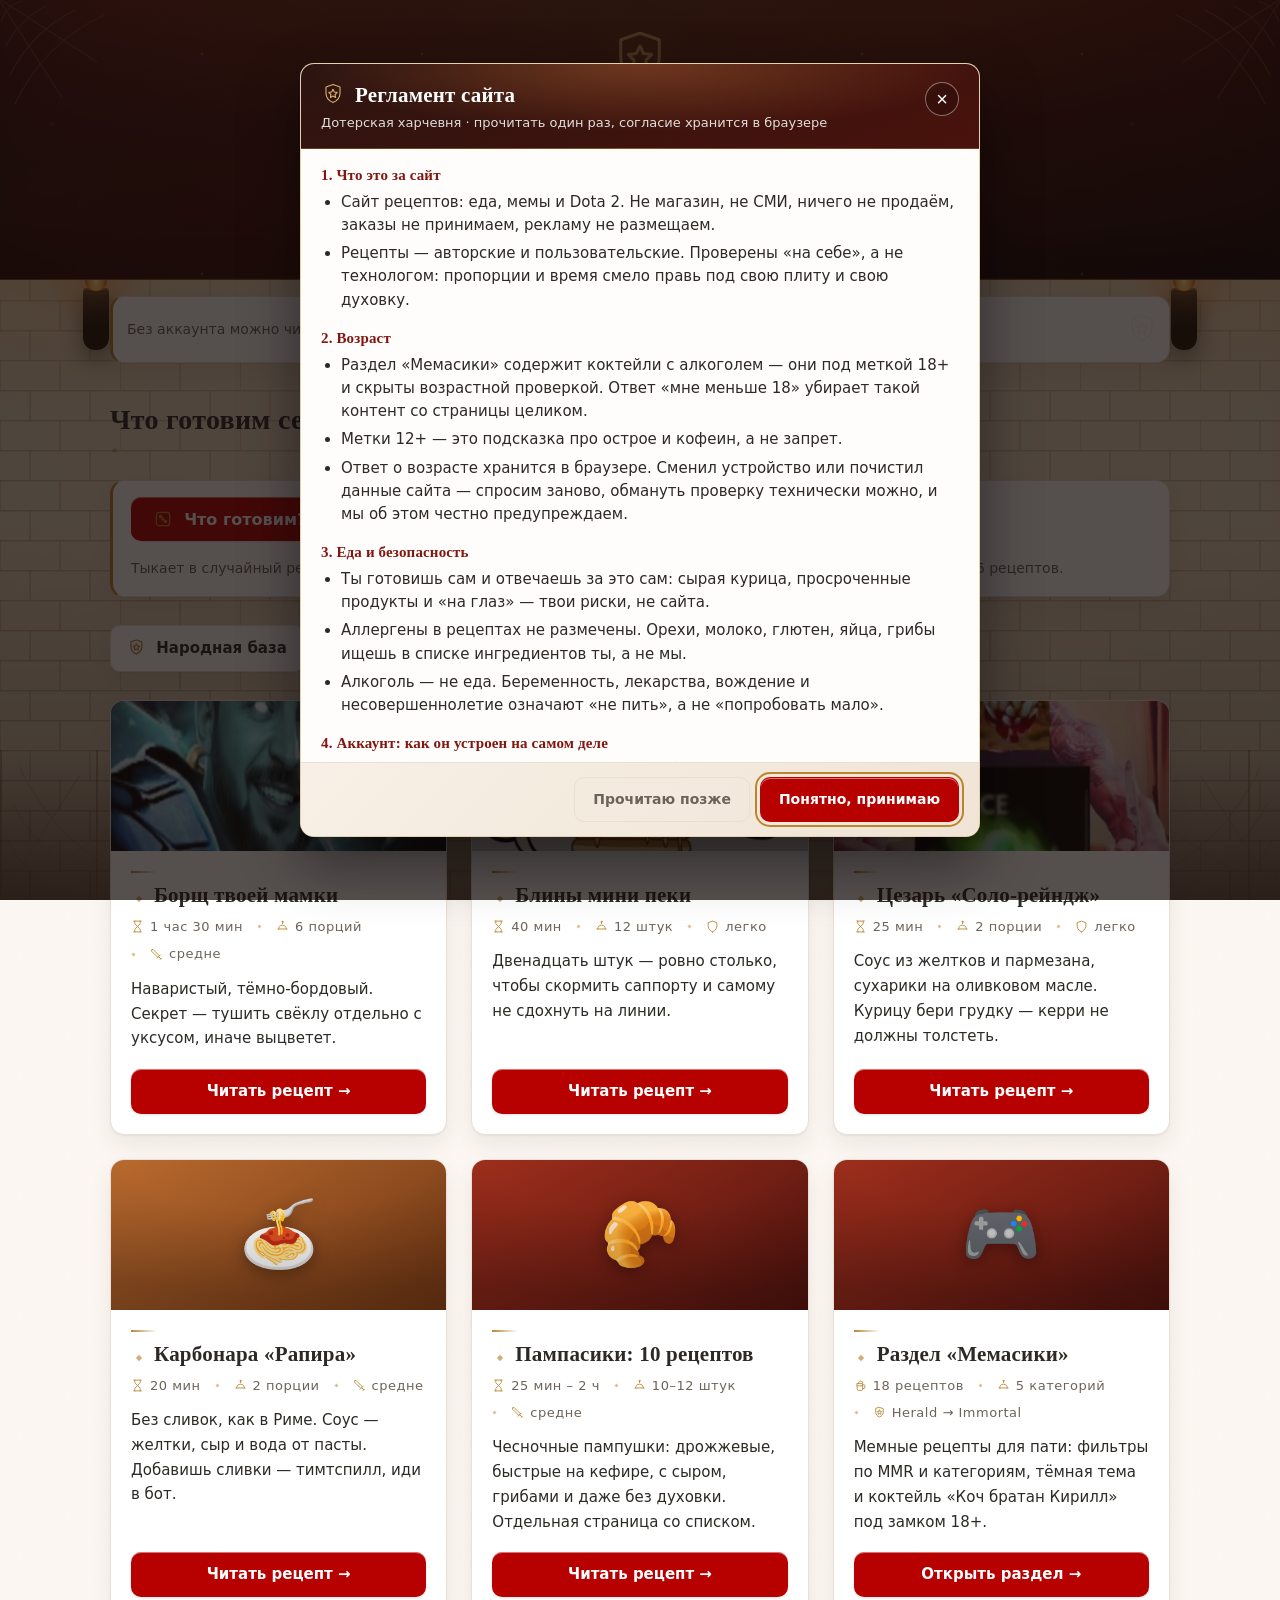
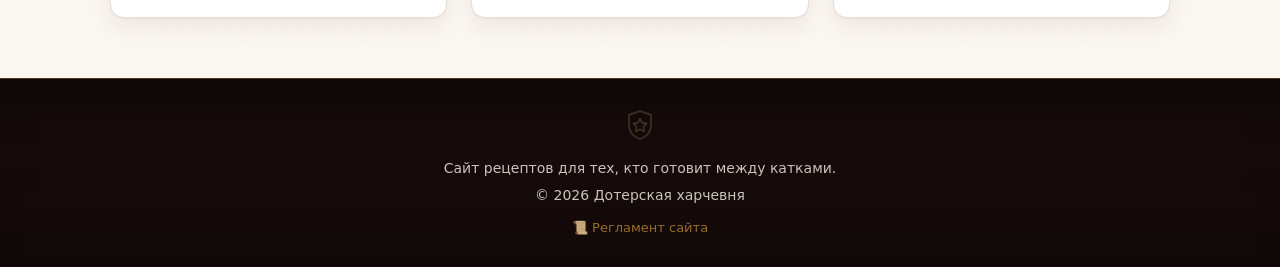
==== commit 068b5fb4: "Светлая тема, новые рецепты (Волшебная палочка, Лотос Орб), фикс контраста" ====
--- a/index.html
+++ b/index.html
@@ -27,6 +27,11 @@
        потому что эти же правила нужны страницам «Пампасиков» и
        «Мемасиков», где style.css не подключён. -->
   <link rel="stylesheet" href="notice.css">
+
+  <!-- АТМОСФЕРА ТАВЕРНЫ. Подключаем ПОСЛЕ notice.css, чтобы его
+       декоративные правила (орнамент заголовков, золотая нить,
+       медальон шапки) легли поверх базовых стилей. -->
+  <link rel="stylesheet" href="tavern.css">
 </head>
 
 <body>
@@ -142,8 +147,9 @@
       </article>
 
       <!-- ===== КАРТОЧКА РЕЦЕПТА №4 =====
-           Карбонара: файл img/carbonara.jpg. Пока его нет — виден
-           эмодзи 🍝 на оранжевом градиенте. -->
+           Карбонара: файл img/carbonara.jpg лежит в img/. Если его
+           убрать, ui.js уберёт тег img, и наружу выйдет эмодзи 🍝
+           на оранжевом градиенте — правки в разметке не нужны. -->
       <article class="card">
         <div class="card-photo photo-orange">🍝
           <img src="img/carbonara.jpg"
@@ -189,7 +195,7 @@
 
          <div class="card-body">
            <h3 class="card-title">Раздел «Мемасики»</h3>
-           <p class="card-meta">🥤 16 рецептов &nbsp;•&nbsp; 🍲 5 категорий &nbsp;•&nbsp; 🎮 Herald → Immortal</p>
+           <p class="card-meta">🥤 18 рецептов &nbsp;•&nbsp; 🍲 5 категорий &nbsp;•&nbsp; 🎮 Herald → Immortal</p>
            <p class="card-text">Мемные рецепты для пати: фильтры по MMR и категориям, тёмная тема и коктейль «Коч братан Кирилл» под замком 18+.</p>
            <a class="btn" href="memasiki/index.html">Открыть раздел →</a>
          </div>
@@ -233,5 +239,13 @@
       чтение localStorage (в нём есть своя страховка) -->
   <script src="notice.js" defer></script>
 
+  <!-- ДЕКОР ТАВЕРНЫ (геральдика, иконки, проявление карточек).
+       Ставится ПОСЛЕ notice.js и всех рабочих скриптов: decor.js
+       подменяет emoji на SVG-иконки и проявляет готовые блоки,
+       поэтому обязан запускаться, когда они уже нарисованы.
+       Без decor.js сайт работает как раньше: класс html.tavern-js
+       не появляется, tavern.css не прячет и не перекрашивает. -->
+  <script src="decor.js" defer></script>
+
 </body>
 </html>
--- a/style.css
+++ b/style.css
@@ -39,21 +39,64 @@
    Зачем: завтра захочешь сделать сайт зелёным вместо оранжевого —
    поправишь ОДНУ строку, а не двадцать мест по всему файлу. */
 :root {
+  /* --- АКЦЕНТЫ -------------------------------------------------------
+     Красный Dire остаётся главным: это цвет кнопок, ссылок и фокуса.
+     Но сам по себе чистый «сигнальный» красный выглядит как кнопка
+     ошибки в админке. Приглушённый бычий цвет (oxblood) читается тем же
+     самым Dire, однако рядом с пергаментом выглядит восковой свечой, а
+     не мигалком.
+
+     Золото --gold — ВТОРОЙ акцент, декоративный: орнамент заголовков,
+     наведение, герб. Им никогда не красят кнопку целиком, иначе декор
+     начинает спорить с главным цветом. */
   --accent: #b70101;        /* красный Dire: кнопки, ссылки, акценты */
   --accent-dark: #821610;   /* ОН ДОЛЖЕН БЫТЬ ТЕМНЕЕ accent — это цвет :hover */
   --accent-2: #4a0805;      /* второй цвет градиента шапки (был вписан в файл числом) */
+  --gold: #b8862f;          /* декоративное золото: орнамент, наведение */
+  --gold-soft: rgba(184, 134, 47, .13);
+
+  /* --- ТЕКСТ И ПОВЕРХНОСТИ -------------------------------------------
+     Ни одного цвета «просто числом» в правилах ниже: тёплая гамма
+     держится ровно до тех пор, пока все поверхности согласованы.
+     Снежно-белая карточка на кремовом фоне выглядит чужим листом,
+     приклеенным скотчем, — отсюда слегка тёплый #fffdf9. */
   --text: #2d2a26;          /* цвет текста (не чёрный — чистый чёрный режет глаза) */
   --text-soft: #6d635a;     /* приглушённый текст: время, порции, детали.
-                               Раньше было #7d736a — контраст с кремовым
-                               фоном 4.39:1, а стандарт WCAG для мелкого
-                               текста требует 4.5:1. Сейчас 5.55:1. */
+                               Контраст с кремовым фоном 5.5:1 при минимуме
+                               WCAG 4.5:1 для мелкого текста. */
   --bg: #fdf8f3;            /* фон страницы — тёплый кремовый */
   --card-bg: #ffffff;       /* фон карточки */
   --line: #eadfd5;          /* цвет тонких рамок */
   --tip-bg: #fff0ee;        /* фон врезки «Совет» */
   --footer-bg: #1a0d0c;     /* фон подвала */
   --footer-text: #cbc3ba;   /* текст в подвале */
-  --radius: 14px;           /* насколько скруглять углы по всему сайту */
+
+  /* --- ШРИФТЫ ---------------------------------------------------------
+     Заголовки — антиква (с засечками), текст — системный гротеск.
+     Это и есть «20% таверны»: спор двух шрифтов виден сразу, но
+     читать список ингредиентов всё равно быстро.
+
+     Набор имён подобран без скачивания шрифтов: на Mac срабатывает
+     Iowan Old Style, на Windows — Palatino Linotype, дальше Georgia.
+     Нет ни одного — обычная Times, и это всё ещё антиква. */
+  --font-body: "Segoe UI", Tahoma, system-ui, sans-serif;
+  --font-display: "Iowan Old Style", "Palatino Linotype", Palatino,
+                  "Book Antiqua", Georgia, "Times New Roman", serif;
+
+  /* --- ФОРМЫ ----------------------------------------------------------
+     Три радиуса вместо одного числа: 14px на карточке и на кнопке
+     выглядят по-разному (на кнопке угол кажется слишком «круглым»),
+     поэтому кнопкам достаётся свой, меньший. */
+  --radius: 14px;           /* карточки и панели */
+  --radius-sm: 9px;         /* кнопки, поля, врезки */
+  --radius-lg: 20px;        /* крупные врезки */
+
+  /* --- ТЕНИ -----------------------------------------------------------
+     Тень тёплого подтона (коричневатая, а не серая): свет в таверне
+     тёплый, и тень обязана падать «на дерево», а не «на пластик».
+     Двух значений хватает: тень у спокойной карточки и у наведённой. */
+  --shadow-1: 0 1px 2px rgba(16, 52, 47, 0.06), 0 10px 24px rgba(52, 30, 16, .07);
+  --shadow-2: 0 2px 6px rgba(16, 52, 51, 0.1), 0 18px 42px rgba(52, 30, 16, .16);
 }
 
 
@@ -78,16 +121,41 @@
      Из-за него вокруг страницы белая полоса, а блоки, которые
      должны прижиматься к краю, стоят криво. Обнуляем. */
 
-  font-family: "Segoe UI", Tahoma, sans-serif;
+  font-family: var(--font-body);
   /* Шрифт указывается СПИСКОМ: первый имеющийся — тот и берём.
-     Нет Segoe UI → Tahoma. Нет и его → системный шрифт без засечек. */
+     Нет Segoe UI → Tahoma. Нет и его → системный шрифт без засечек.
+     Список лежит в переменной, потому что заголовкам нужен ДРУГОЙ
+     шрифт (см. h1..h3 ниже), и держать обе цепочки числами в двух
+     местах — способ однажды рассогласовать их. */
 
   background-color: var(--bg);
   color: var(--text);
 
-  line-height: 1.6;
-  /* Высота строки в 1.6 раза больше кегля шрифта.
+  line-height: 1.65;
+  /* Высота строки в 1.65 раза больше кегля шрифта.
      Без этого текста много, а читается тяжело — строки слипаются. */
+
+  -webkit-font-smoothing: antialiased;
+  /* На экранах Apple текст без этой строки выглядит чуть жирнее,
+     чем задумано: антиква в заголовках это особенно заметно. */
+}
+
+
+/* ЗАГОЛОВКИ — АНТИКВА.
+
+   Единственный приём, который делает «таверну» из обычного сайта без
+   единой картинки: текст остаётся гротеском, а заголовки надевают
+   засечки. Мозг считывает смену шрифта быстрее, чем смену цвета,
+   поэтому атмосфера проступает с первой строки.
+
+   Тело страницы намеренно НЕ тронуто: список ингредиентов и шаги
+   готовки гротеском читаются заметно быстрее, а человеку с рецептом
+   в руках важнее скорость, чем стилизация. */
+h1, h2, h3 {
+  font-family: var(--font-display);
+  font-weight: 600;
+  line-height: 1.2;
+  letter-spacing: .005em;
 }
 
 
@@ -96,9 +164,12 @@
    ========================================================================== */
 
 .header {
-  background: linear-gradient(135deg, var(--accent), var(--accent-2));
-  /* linear-gradient(угол, цвет1, цвет2) — плавный переход.
-     135deg — направление: из левого верхнего в правый нижний угол. */
+  background:
+    /* Тёплый жар над вывеской — едва заметная подсветка,
+       которая делает шапку объёмнее, не превращая её в градиент
+       из трёх полос. */
+    radial-gradient(90% 120% at 50% -20%, rgba(255, 150, 70, .22), transparent 62%),
+    linear-gradient(135deg, var(--accent), var(--accent-2));
 
   color: #fff;
   padding: 56px 20px 48px;
@@ -106,7 +177,7 @@
         1 число  = всем четырём сторонам
         2 числа  = (верх/низ)  (лево/право)
         4 числа  = верх, право, низ, лево
-     Здесь: сверху 56, слева/справа 20, снизу 48. */
+      Здесь: сверху 56, слева/справа 20, снизу 48. */
 
   text-align: center;
 }
@@ -115,15 +186,22 @@
   margin: 0;
   /* У h1 по умолчанию ОГРОМНЫЕ внешние отступы сверху и снизу.
      Не убрать их — шапка получится в пол-экрана пустоты. */
-  font-size: 44px;
+  font-size: clamp(30px, 6vw, 52px);
+  /* clamp(мин, предпочт, макс) — адаптивный кегль без media queries.
+     Заголовок растёт от 30px до 52px, а не прыгает при ширине 1100px. */
+  text-shadow: 0 2px 18px rgba(0, 0, 0, .45);
+  /* Надпись на тёмном фоне без тени кажется «плоской»: тень
+     создаёт дистанцию между буквами и фоном. */
 }
 
 .tagline {
   margin: 10px 0 0;
   /* 10px сверху, справа/слева 0, снизу 0 */
-  font-size: 18px;
+  font-size: clamp(15px, 2.4vw, 19px);
   opacity: .92;
-  /* Прозрачность от 0 до 1. Текст чуть просвечивает через градиент. */
+  letter-spacing: .01em;
+  /* Слегка раздвинутые буквы в подзаголовке — более «взрослый»
+     взгляд, чем плотный набор. */
 }
 
 
@@ -176,6 +254,10 @@
   background: var(--card-bg);
   border: 1px solid var(--line);
   border-radius: var(--radius);
+  box-shadow: var(--shadow-1);
+  /* Тень покоя. Без неё карточка лежит на фоне впритык, и подъёму при
+     наведении неоткуда брать высоту: теней две — слабая всегда и
+     глубокая на hover, разница между ними и есть движение. */
 
   overflow: hidden;
   /* Обрезает всё, что вылезает за скруглённые углы.
@@ -187,20 +269,29 @@
   /* Карточка сама тоже флекс-контейнер: содержимое колонкой,
      чтобы потом прижать кнопку к низу. */
 
-  transition: transform .18s ease, box-shadow .18s ease;
+  transition: transform .3s cubic-bezier(.22, .61, .36, 1),
+              box-shadow .3s cubic-bezier(.22, .61, .36, 1),
+              border-color .3s ease;
   /* АНИМАЦИЯ. Без этой строки прыжок был бы мгновенным щелчком,
-     а не плавным движением за 0.18 секунды. */
+     а не плавным движением.
+     cubic-bezier(...) вместо ease: старт быстрее, торможение длиннее —
+     карточка «отпускается», а не «доезжает до упора». 0.3s вместо
+     0.18s: подъём на 6px за доли секунды выглядит дёрганьем. */
 }
 
 /* :hover — псевдокласс "когда наехали мышкой".
    Это отдельное правило, которое действует только в момент наведения. */
 .card:hover {
-  transform: translateY(-6px);
-  /* Сдвиг на 6px ВВЕРХ. Отрицательный Y — потому что экранная
-     координата Y растёт вниз, а не вверх. */
-
-  box-shadow: 0 12px 28px rgba(0, 0, 0, .12);
-  /* Тень: сдвиг вправо, сдвиг вниз, размытие, цвет с прозрачностью. */
+  transform: translateY(-4px);
+  /* Сдвиг на 4px ВВЕРХ. Отрицательный Y — потому что экранная
+     координата Y растёт вниз, а не вверх.
+     Раньше было 6px: на карточке с тенью такая высота уже читается
+     как «улетела». 4px + более глубокая тень дают ровно тот же
+     эффект подъёма, но спокойнее. */
+
+  box-shadow: var(--shadow-2);
+  /* Тень берётся из переменной: карточка и, скажем, панель отзывов
+     обязаны темнеть одинаково, иначе это два разных сайта. */
 }
 
 /* «Фото» блюда. Пока это просто цветная плашка с эмодзи внутри.
@@ -239,11 +330,19 @@
    У тега в HTML ДВА класса: class="card-photo photo-red"
    card-photo  даёт размер и центрирование,
    photo-red   даёт только цвет фона.
-   Так один и тот же блок делают разного цвета, не дублируя всё остальное. */
-.photo-dire    { background: linear-gradient(135deg, #ff6b6b, #c92a2a); }
-.photo-yellow { background: linear-gradient(135deg, #ffd43b, #f59f00); }
-.photo-radiant  { background: linear-gradient(135deg, #69db7c, #2f9e44); }
-.photo-orange { background: linear-gradient(135deg, #ffa94d, #e8590c); }
+   Так один и тот же блок делают разного цвета, не дублируя всё остальное.
+
+   ЦВЕТ ПРИГЛУШЁН НАМЕРЕННО. Раньше это были сочные мультяшные
+   градиенты (#ff6b6b → #c92a2a), и из-за них карточка выглядела
+   стикером: пергамент, антиква и тонкие рамки рядом с ними казались
+   чужими. Теперь это оттенки кожи, латуни и мха — та же самая
+   «команда» различается с первого взгляда, но не кричит.
+   Значения живут ОДНИМ местом именно поэтому: перекрасить сайт под
+   другую таблицу цветов = поправить четыре строки. */
+.photo-dire    { background: linear-gradient(150deg, #9e2e1c, #4e120d); }
+.photo-yellow { background: linear-gradient(150deg, #c99a3f, #7a5417); }
+.photo-radiant  { background: linear-gradient(150deg, #5e7a44, #2e4526); }
+.photo-orange { background: linear-gradient(150deg, #b96a2e, #6d3413); }
 
 /* КУДА ОБРЕЗАТЬ КАРТИНКУ.
    object-fit: cover заполняет плашку, но картинку всё равно
@@ -296,7 +395,13 @@
   padding: 10px 16px;
   background: var(--accent);
   color: #fff;
-  border-radius: 8px;
+  border-radius: var(--radius-sm);
+  /* Свой радиус, а не --radius: у маленькой кнопки угол в 14px
+     выглядит пуговицей, та же кнопка с 9px — частью интерфейса. */
+
+  font-weight: 600;
+  /* Полужирное начертание — не украшение: на красном плашке фоне
+     обычный вес читается «съеденным». */
 
   text-decoration: none;
   /* Браузер рисует подчёркивание у ВСЕХ ссылок по умолчанию.
@@ -304,7 +409,7 @@
 
   font-size: 15px;
   text-align: center;
-  transition: background .18s ease;
+  transition: background .22s ease, box-shadow .22s ease, transform .22s ease;
 }
 
 .btn:hover {
@@ -328,6 +433,9 @@
   background: var(--card-bg);
   border: 1px solid var(--line);
   border-radius: var(--radius);
+  box-shadow: var(--shadow-1);
+  /* Та же «поверхность», что у карточек: панель стоит над ними же и
+     обязана лежать на фоне так же. */
 }
 
 .lucky-hint {
@@ -443,6 +551,10 @@
   background: var(--card-bg);
   border: 1px solid var(--line);
   border-radius: var(--radius);
+  box-shadow: var(--shadow-1);
+  /* Блок шагов — такая же «поверхность», как карточка и форма: если
+     у одних коробок тень есть, а у других нет, глаз читает их как
+     детали из разных интерфейсов. */
   padding: 24px;
 }
 
@@ -517,10 +629,9 @@
 
 @media (max-width: 760px) {
 
-  .logo {
-    font-size: 32px;
-    /* 44px на телефоне — заголовок не влезет в одну строку. */
-  }
+  /* .logo больше не поправляется числом: clamp() в самом правиле
+     сам убавляет кегль до 30px на узком экране. Отдельное значение
+     в media-запросе только перебило бы clamp и вернуло прыжок. */
 
   .recipe-grid {
     grid-template-columns: 1fr;
@@ -685,6 +796,9 @@
   background: var(--card-bg);
   border: 1px solid var(--line);
   border-radius: var(--radius);
+  box-shadow: var(--shadow-1);
+  /* Плашка «кто я» живёт над шапкой и построена из тех же деталей,
+     что карточка: та же тень связывает их в один интерфейс. */
 }
 
 /* Кто я — выделяем, остальное тише. */
@@ -759,6 +873,7 @@
   background: var(--card-bg);
   border: 1px solid var(--line);
   border-radius: var(--radius);
+  box-shadow: var(--shadow-1);
   padding: 24px;
   margin: 0 0 24px;
 }
@@ -920,10 +1035,14 @@
 }
 
 .gate {
-  padding: 20px;
+  max-width: 460px;
+  margin: 48px auto;
+  padding: 32px;
+  text-align: center;
   background: var(--card-bg);
   border: 1px solid var(--line);
   border-radius: var(--radius);
+  box-shadow: var(--shadow-1);
 }
 
 .gate-text {
@@ -952,6 +1071,7 @@
   background: var(--card-bg);
   border: 1px solid var(--line);
   border-radius: var(--radius);
+  box-shadow: var(--shadow-1);
   padding: 18px 20px;
 }
 
@@ -1039,6 +1159,9 @@
   background: var(--card-bg);
   border: 1px solid var(--line);
   border-radius: var(--radius);
+  box-shadow: var(--shadow-1);
+  /* Та же «поверхность», что у карточек: панель отзывов лежит над
+     списком и обязана иметь ту же тень покоя. */
   padding: 24px;
   margin-top: 32px;
 }
@@ -1067,9 +1190,12 @@
   color: var(--text-soft);
 }
 
-/* ЗВЁЗДЫ. Символ ★/☆ inherits цвет и размер — иконки не нужны. */
+/* ЗВЁЗДЫ. Символ ★/☆ inherits цвет и размер — иконки не нужны.
+   Цвет тот же декоративный металл, что и орнамент заголовков: звезда
+   рейтинга и росчерк под заголовком обязаны быть одним золотом, иначе
+   на странице заведутся два «золотых» и оба неправильных. */
 .stars {
-  color: #e8a20c;
+  color: var(--gold);
   font-size: 20px;
   letter-spacing: 2px;
   /* Буква-звезда стоит вплотную к соседке; без letter-spacing
@@ -1111,7 +1237,7 @@
 }
 
 .star-on {
-  color: #e8a20c;
+  color: var(--gold);
 }
 
 .star-caption {
--- a/tavern.css
+++ b/tavern.css
@@ -0,0 +1,1574 @@
+/* ==========================================================================
+   tavern.css — АТМОСФЕРА ТАВЕРНЫ
+   Единая визуальная система: орнамент, свет, движение, иконки.
+
+   ЗАЧЕМ ОТДЕЛЬНЫЙ ФАЙЛ.
+   У сайта три темы: светлая (style.css), светлая для «Пампасиков»
+   (pampe-style.css) и тёмная для «Мемасиков» (memasiki.css). Держать
+   «атмосферу» в каждом из трёх файлов — значит трижды править один и
+   тот же приём и однажды получить три разных сайта.
+
+   Здесь живёт то, что ПОВТОРЯЕТСЯ везде: золотой орнамент, тёплый свет,
+   анимации, иконки, появление при прокрутке. Собственных цветов файл
+   почти не задаёт — он выводит их из переменных темы (--accent, --line,
+   --card-bg...), которые объявляет файл страницы. Отсюда префикс
+   --tavern-* и var(...) внутри: одно и то же правило в светлой теме
+   выглядит пергаментом, в тёмной — золотом по дубу.
+
+   ПОРЯДОК ПОДКЛЮЧЕНИЯ: последним, после style.css и notice.css, — тогда
+   его правила перебивают базовые при равной важности селектора.
+   ========================================================================== */
+
+
+/* ==========================================================================
+   1. ТОКЕНЫ АТМОСФЕРЫ
+   ========================================================================== */
+
+:root {
+  /* ШРИФТЫ.
+     Заголовки — антиква: тёплая «книжная» подача, намёк на меню таверны.
+     Основной текст остаётся гротеском: 80% современного дизайна держатся
+     именно на этом контрасте, а не на картинках. */
+  --tavern-display: "Iowan Old Style", "Palatino Linotype", Palatino,
+                    "Book Antiqua", Georgia, "Times New Roman", serif;
+
+  /* ЗОЛОТО И УГЛИ. Выводятся из темы страницы, чтобы не спорить с ней. */
+  --tavern-gold: var(--gold, #b8862f);
+  --tavern-gold-bright: #e3bd6b;
+  --tavern-gold-line: rgba(184, 134, 47, .38);
+  --tavern-gold-soft: rgba(184, 134, 47, .14);
+  --tavern-ember: var(--accent, #a01d15);
+
+  /* ПОВЕРХНОСТИ. var(--card-bg, var(--card, ...)) — потому что в светлых
+     темах панель называется --card-bg, а в тёмной --card. */
+  --tavern-card: var(--card-bg, var(--card, #fffdf9));
+  --tavern-soft: var(--text-soft, #6d635a);
+  --tavern-text: var(--text, #2b241f);
+  --tavern-line: var(--line, #e7d9c8);
+  --tavern-radius: var(--radius, 14px);
+  --tavern-radius-btn: 10px;
+
+  /* ТЕНИ. Тёплый подтон вместо нейтрального серого: тень ложится
+     «на дерево», а не «на пластик». */
+  --tavern-shadow-1: 0 1px 2px rgba(52, 30, 16, .06), 0 10px 24px rgba(52, 30, 16, .07);
+  --tavern-shadow-2: 0 2px 6px rgba(52, 30, 16, .10), 0 18px 42px rgba(52, 30, 16, .16);
+  --tavern-shadow-inset: inset 0 1px 0 rgba(255, 255, 255, .45);
+
+  /* ДВИЖЕНИЕ. Одна кривая на весь сайт: старт быстро, остановка мягко. */
+  --tavern-ease: cubic-bezier(.22, .61, .36, 1);
+  --tavern-fast: .22s;
+  --tavern-med: .38s;
+  --tavern-slow: .7s;
+
+  /* ОРНАМЕНТЫ. SVG прямо в CSS: файл не дёргает картинку с диска,
+     орнамент масштабируется без потерь и перекрашивается одной строкой. */
+
+  /* Гербовый камень — маленький ромб. Маркеры заголовков и списков. */
+  --tavern-diamond: url("data:image/svg+xml,%3Csvg xmlns='http://www.w3.org/2000/svg' viewBox='0 0 8 8'%3E%3Cpath d='M4 .8 7.2 4 4 7.2.8 4Z' fill='%23b8862f'/%3E%3C/svg%3E");
+
+  /* Линия с ромбом на конце — росчерк под крупным заголовком. */
+  --tavern-rule: url("data:image/svg+xml,%3Csvg xmlns='http://www.w3.org/2000/svg' viewBox='0 0 140 10'%3E%3Cpath d='M17 5h120' stroke='%23b8862f' stroke-opacity='.45'/%3E%3Cpath d='M7 1.2 11.4 5 7 8.8 2.6 5Z' fill='%23b8862f' fill-opacity='.75'/%3E%3C/svg%3E");
+
+  /* Герб — щит со звездой. Медальон шапки, знак подвала, шапка окна. */
+  --tavern-crest: url("data:image/svg+xml,%3Csvg xmlns='http://www.w3.org/2000/svg' viewBox='0 0 24 24' fill='none' stroke='%23d9b169' stroke-width='1.1' stroke-linecap='round' stroke-linejoin='round'%3E%3Cpath d='M12 2.6 19 5v6.2c0 4.3-2.9 7.6-7 9.2-4.1-1.6-7-4.9-7-9.2V5Z'/%3E%3Cpath d='m12 7.3 1.3 2.7 2.9.4-2.1 2.1.5 2.9-2.6-1.4-2.6 1.4.5-2.9-2.1-2.1 2.9-.4Z'/%3E%3C/svg%3E");
+
+  /* Зерно пергамента. */
+  --tavern-noise: url("data:image/svg+xml,%3Csvg xmlns='http://www.w3.org/2000/svg' width='120' height='120'%3E%3Cfilter id='n'%3E%3CfeTurbulence type='fractalNoise' baseFrequency='.9' numOctaves='2' stitchTiles='stitch'/%3E%3C/filter%3E%3Crect width='120' height='120' filter='url(%23n)' opacity='.045'/%3E%3C/svg%3E");
+}
+
+
+/* ==========================================================================
+   2. БАЗА: ФОН, ВЫДЕЛЕНИЕ, ШРИФТ ЗАГОЛОВКОВ, ФОКУС
+   ========================================================================== */
+
+body {
+  -webkit-font-smoothing: antialiased;
+
+  /* ФОН СТРАНИЦЫ. Цвет остаётся тот, что задала тема, а поверх ложатся
+     три слоя: жар под крышей, тёплая подсветка в правом нижнем углу и
+     зерно пергамента. Первые два прибиты к окну
+     (background-attachment: fixed) — при прокрутке свет не уезжает. */
+  background-image:
+    radial-gradient(1200px 520px at 50% -240px, rgba(255, 158, 74, .16), transparent 70%),
+    radial-gradient(900px 460px at 100% 100%, rgba(160, 29, 21, .07), transparent 70%),
+    var(--tavern-noise);
+  background-attachment: fixed, fixed, scroll;
+  background-repeat: no-repeat, no-repeat, repeat;
+  background-position: 50% 0, 100% 100%, 0 0;
+}
+
+/* Выделение текста — охрой по пергаменту, а не стандартной синевой. */
+::selection {
+  background: var(--tavern-gold-soft);
+  color: var(--tavern-text);
+}
+
+/* ЗАГОЛОВКИ — антиква. Тело страницы остаётся системным шрифтом:
+   длинный список ингредиентов гротеском читается быстрее. */
+h1, h2, h3,
+.logo,
+.section-title,
+.page-title,
+.recipe-title,
+.card-title,
+.form-title,
+.reviews-title,
+.legend-title,
+.toc-title,
+.agegate-title {
+  font-family: var(--tavern-display);
+  font-weight: 600;
+  letter-spacing: .01em;
+  line-height: 1.18;
+}
+
+/* ФОКУС С КЛАВИАТУРЫ — один на весь сайт.
+   Перечислено списком, а не `*:focus-visible`, потому что у кнопок свои
+   focus-правила в файлах темы: чтобы их перебить, нужен селектор равной
+   важности, записанный ПОЗЖЕ. */
+.btn:focus-visible,
+.btn-random:focus-visible,
+.btn-ghost:focus-visible,
+.acct-btn:focus-visible,
+.chip:focus-visible,
+.star-btn:focus-visible,
+.back-link:focus-visible,
+.toc-link:focus-visible,
+.footer-link:focus-visible,
+.mine-link:focus-visible,
+.review-del:focus-visible,
+.field-input:focus-visible,
+.notice-close:focus-visible,
+.notice-btn:focus-visible,
+.notice-cookie-link:focus-visible,
+.notice-footer-link:focus-visible,
+.steps-box > summary:focus-visible {
+  outline: 2px solid var(--tavern-gold);
+  outline-offset: 3px;
+}
+
+
+/* ==========================================================================
+   3. ОРНАМЕНТ ЗАГОЛОВКОВ
+   Росчерк под каждым крупным заголовком и ромб перед мелким.
+   Повторяется на всех страницах — именно повторяемость и делает декор
+   системой, а не случайно прилепленной картинкой.
+   ========================================================================== */
+
+.section-title,
+.page-title,
+.recipe-title,
+.reviews-title,
+.form-title,
+.toc-title,
+.legend-title {
+  position: relative;
+}
+
+.section-title::after,
+.page-title::after,
+.recipe-title::after,
+.reviews-title::after,
+.form-title::after,
+.toc-title::after,
+.legend-title::after {
+  content: "";
+  display: block;
+  width: 92px;
+  height: 10px;
+  margin-top: 10px;
+  background: var(--tavern-rule) left center / contain no-repeat;
+  opacity: .85;
+}
+
+/* Мелкие заголовки внутри панелей — только гербовый ромб. */
+.card-title::before,
+.ingredients h2::before,
+.steps h2::before,
+.block-title::before {
+  content: "";
+  display: inline-block;
+  width: 15px;
+  height: 8px;
+  margin-right: 8px;
+  vertical-align: -.05em;
+  background: var(--tavern-diamond) center / contain no-repeat;
+  opacity: .65;
+}
+
+/* «Ингредиенты / Шаги» — узкий разряд, как гравировка в меню. */
+.block-title {
+  letter-spacing: .12em;
+  color: var(--tavern-soft);
+}
+
+
+/* ==========================================================================
+   4. ШАПКА-ГЕРОЙ
+   Дубовая доска, жар под крышей, золото по нижней кромке.
+   ========================================================================== */
+
+.header {
+  position: relative;
+  isolation: isolate;
+  overflow: hidden;
+  padding: 104px 20px 72px;
+
+  background:
+    radial-gradient(90% 120% at 50% -20%, rgba(255, 150, 70, .26), transparent 62%),
+    radial-gradient(60% 90% at 10% 0%, rgba(160, 29, 21, .38), transparent 66%),
+    radial-gradient(60% 90% at 90% 0%, rgba(90, 20, 12, .5), transparent 66%),
+    linear-gradient(160deg, #2b1410 0%, #4a120c 48%, #1d0b09 100%);
+
+  border-bottom: 1px solid var(--tavern-gold-line);
+  box-shadow: inset 0 -70px 90px -50px rgba(0, 0, 0, .65);
+}
+
+/* Золотая волосинка по нижней кромке шапки. */
+.header::before {
+  content: "";
+  position: absolute;
+  left: 8%;
+  right: 8%;
+  bottom: 0;
+  height: 1px;
+  z-index: 2;
+  background: linear-gradient(90deg, transparent, var(--tavern-gold-line), transparent);
+  pointer-events: none;
+}
+
+/* Текст шапки — поверх декоративных слоёв. */
+.header > .logo,
+.header > .tagline,
+.header > .header-inner {
+  position: relative;
+  z-index: 1;
+}
+
+.logo {
+  font-size: clamp(30px, 6vw, 52px);
+  margin: 0 0 10px;
+  text-shadow: 0 2px 18px rgba(0, 0, 0, .45);
+}
+
+.tagline {
+  font-size: clamp(15px, 2.4vw, 19px);
+  opacity: .9;
+  letter-spacing: .02em;
+}
+
+
+/* ==========================================================================
+   5. ДЕКОРАТИВНЫЕ СЛОИ ШАПКИ
+   decor.js вставляет в .header и .section-head такой блок:
+     <span class="tavern-veil" aria-hidden="true">
+       <i class="tavern-crest"></i><i class="tavern-embers"></i>
+       <i class="tavern-smoke"></i>
+     </span>
+   Без скрипта блока просто нет — шапка остаётся красивой, но статичной.
+   ========================================================================== */
+
+.tavern-veil {
+  position: absolute;
+  inset: 0;
+  z-index: 0;
+  overflow: hidden;
+  pointer-events: none;
+}
+
+/* Герб-медальон над вывеской. Покачивается на полтора градуса: заметно
+   «на житье», не заметно в глазах. */
+.tavern-crest {
+  position: absolute;
+  top: 26px;
+  left: 50%;
+  width: 66px;
+  height: 66px;
+  margin-left: -33px;
+  background: var(--tavern-crest) center / contain no-repeat;
+  opacity: .8;
+  filter: drop-shadow(0 0 14px rgba(227, 189, 107, .35));
+  animation: tavern-sway 14s ease-in-out infinite alternate;
+}
+
+/* Угли: два слоя редких точек, каждый со своей скоростью и направлением. */
+.tavern-embers {
+  position: absolute;
+  inset: -20% -10%;
+  background-image:
+    radial-gradient(circle, rgba(255, 190, 110, .55) 0 1.1px, transparent 1.7px),
+    radial-gradient(circle, rgba(255, 140, 61, .4) 0 1.6px, transparent 2.4px);
+  background-size: 220px 220px, 360px 360px;
+  opacity: .4;
+  animation: tavern-embers 52s linear infinite;
+}
+
+/* Дым от очага: размытые тёплые пятна у нижнего края шапки. */
+.tavern-smoke {
+  position: absolute;
+  left: -25%;
+  right: -25%;
+  bottom: -40%;
+  height: 130%;
+  background:
+    radial-gradient(38% 52% at 28% 100%, rgba(255, 150, 70, .2), transparent 72%),
+    radial-gradient(34% 48% at 70% 100%, rgba(160, 29, 21, .22), transparent 72%);
+  filter: blur(26px);
+  animation: tavern-smoke 30s ease-in-out infinite alternate;
+}
+
+/* Заголовки разделов строятся слева: медальон там не к месту, герб уже
+   стоит в самой строке заголовка. */
+.section-head .tavern-crest {
+  display: none;
+}
+
+/* Шапка раздела «Мемасики» строит app.js, класса .header у неё нет. */
+.section-head {
+  position: relative;
+  isolation: isolate;
+  overflow: hidden;
+  padding-top: 64px;
+  padding-bottom: 18px;
+}
+
+.section-head > *:not(.tavern-veil) {
+  position: relative;
+  z-index: 1;
+}
+
+
+/* ==========================================================================
+   6. ПАНЕЛИ
+   Общий приём: тёплая тень + тонкая рамка темы. Наведение добавляет
+   золотую нить по верхней кромке карточки.
+   ========================================================================== */
+
+.card,
+.form,
+.reviews,
+.gate,
+.toc,
+.lucky,
+.profile-info,
+.acct,
+.ingredients,
+.steps,
+.ing,
+.review,
+.review-form-box,
+.community-tools,
+.community-links .btn-ghost,
+.legend-stats,
+.legend-ing,
+.legend-step,
+.legend-quote,
+.steps-box,
+.agegate-box,
+.pampe-recipe {
+  background: var(--tavern-card);
+  border-color: var(--tavern-line);
+  box-shadow: var(--tavern-shadow-1);
+}
+
+/* «Пампасики»: карточка рецепта живёт классом .recipe, в корне сайта
+   этим же классом помечена вся страница. Поэтому там, где это важно,
+   правило уточняется родителем. */
+.recipes .recipe {
+  background: var(--tavern-card);
+  border-color: var(--tavern-line);
+  box-shadow: var(--tavern-shadow-1);
+}
+
+/* --- КАРТОЧКА --- */
+.card {
+  position: relative;
+  transition: transform var(--tavern-med) var(--tavern-ease),
+              box-shadow var(--tavern-med) var(--tavern-ease),
+              border-color var(--tavern-med) ease;
+}
+
+.card:hover {
+  transform: translateY(-4px);
+  box-shadow: var(--tavern-shadow-2);
+  border-color: var(--tavern-gold-line);
+}
+
+.card::after {
+  content: "";
+  position: absolute;
+  top: 0;
+  left: 18%;
+  right: 18%;
+  height: 1px;
+  background: linear-gradient(90deg, transparent, var(--tavern-gold-line), transparent);
+  opacity: 0;
+  transition: opacity var(--tavern-med) ease;
+  pointer-events: none;
+}
+
+.card:hover::after {
+  opacity: 1;
+}
+
+/* --- ФОТО-СЛОТ: виньетка и лёгкое приближение кадра при наведении ---
+   object-fit остаётся тот, что задал файл темы, — мы только двигаем
+   и затемняем края. */
+.card-photo,
+.recipe-photo,
+.card-art,
+.legend-photo {
+  position: relative;
+  overflow: hidden;
+}
+
+.card-photo > img,
+.recipe-photo > img,
+.card-art > img,
+.card-art .card-photo,
+.legend-photo > img {
+  transition: transform var(--tavern-slow) var(--tavern-ease);
+}
+
+.card:hover .card-photo > img,
+.card:hover .card-art > img,
+.card:hover .card-art .card-photo {
+  transform: scale(1.04);
+}
+
+.card-photo::after,
+.card-art::after {
+  content: "";
+  position: absolute;
+  inset: 0;
+  background: radial-gradient(120% 90% at 50% 0%, transparent 38%, rgba(0, 0, 0, .22));
+  pointer-events: none;
+}
+
+/* Эмодзи-заглушка, которая остаётся под отсутствующей картинкой. */
+.card-photo,
+.card-art {
+  text-shadow: 0 4px 16px rgba(0, 0, 0, .35);
+}
+
+/* Оттенки «фото» живут в файле темы (style.css, классы .photo-*) —
+   они часть базовой палитры, а не атмосферы. Дублировать их здесь
+   значило бы иметь два места, где цвета однажды разъедутся. */
+
+/* Короткий золотой штрих над заголовком внутри карточки. */
+.card-body::before {
+  content: "";
+  align-self: flex-start;
+  width: 26px;
+  height: 2px;
+  margin-bottom: 10px;
+  background: linear-gradient(90deg, var(--tavern-gold), transparent);
+}
+
+/* Большое фото страницы рецепта — рамка-паспарту. */
+.recipe-photo {
+  box-shadow: inset 0 0 0 1px var(--tavern-gold-line), var(--tavern-shadow-1);
+}
+
+/* Врезка «Совет» и служебные примечания: тёплый пергамент. */
+.tip,
+.form-note,
+.notice-note {
+  background: linear-gradient(135deg, var(--tavern-gold-soft), transparent 78%);
+  border-left: 3px solid var(--tavern-gold);
+  box-shadow: none;
+}
+
+/* Блок «что готовим наугад» и панелька аккаунта: золотой корешок слева. */
+.lucky,
+.acct {
+  border-left: 3px solid var(--tavern-gold);
+}
+
+/* Оглавление «Пампасиков»: ссылки-плашки. */
+.toc-link {
+  background: var(--tavern-gold-soft);
+  border: 1px solid transparent;
+  transition: background var(--tavern-fast) ease,
+              color var(--tavern-fast) ease,
+              border-color var(--tavern-fast) ease;
+}
+
+.toc-link:hover {
+  background: var(--tavern-gold);
+  border-color: var(--tavern-gold);
+  color: #1a140e;
+}
+
+/* Прыжок по ссылке из оглавления — мягкая золотая подсветка. */
+.recipe:target {
+  border-color: var(--tavern-gold-line);
+  box-shadow: 0 0 0 3px var(--tavern-gold-soft), var(--tavern-shadow-1);
+}
+
+/* Опасная зона кабинета — красная нить, но без кислотного контраста. */
+.profile-danger {
+  border: 1px solid var(--tavern-gold-line);
+  border-left: 3px solid var(--tavern-ember);
+  background: var(--tavern-card);
+}
+
+
+/* ==========================================================================
+   7. КНОПКИ, ЧИПЫ, ССЫЛКИ
+   ========================================================================== */
+
+.btn {
+  position: relative;
+  overflow: hidden;
+  border-radius: var(--tavern-radius-btn);
+  font-weight: 600;
+  box-shadow: var(--tavern-shadow-inset), 0 1px 3px rgba(52, 30, 16, .12);
+  transition: background var(--tavern-fast) ease,
+              box-shadow var(--tavern-fast) ease,
+              transform var(--tavern-fast) ease,
+              color var(--tavern-fast) ease,
+              border-color var(--tavern-fast) ease;
+}
+
+.btn:hover {
+  transform: translateY(-1px);
+  box-shadow: 0 6px 18px rgba(120, 24, 16, .28), var(--tavern-shadow-inset);
+}
+
+.btn:active {
+  transform: translateY(0);
+}
+
+/* Блик, пробегающий по кнопке при наведении. Один проход, без цикла. */
+.btn::after {
+  content: "";
+  position: absolute;
+  top: 0;
+  bottom: 0;
+  left: -40%;
+  width: 35%;
+  background: linear-gradient(100deg, transparent, rgba(255, 255, 255, .25), transparent);
+  transform: translateX(-120%);
+  transition: transform .8s var(--tavern-ease);
+  pointer-events: none;
+}
+
+.btn:hover::after {
+  transform: translateX(360%);
+}
+
+/* Второстепенная кнопка — пергамент, а не «прозрачный шаблон». */
+.btn-ghost {
+  background: var(--tavern-card);
+  border: 1px solid var(--tavern-gold-line);
+  color: var(--tavern-text);
+}
+
+.btn-ghost:hover {
+  background: var(--tavern-gold);
+  border-color: var(--tavern-gold);
+  color: #1a140e;
+}
+
+/* Опасная кнопка: тот же красный, но глуше — кричать ей не положено. */
+.btn-danger {
+  background: #6f1310;
+}
+
+.btn-danger:hover {
+  background: #55100d;
+  box-shadow: 0 6px 18px rgba(111, 19, 16, .35), var(--tavern-shadow-inset);
+}
+
+/* Кнопка «наугад» — единственная, что дышит светом. Медленно. */
+.btn-random {
+  animation: tavern-breathe 8s ease-in-out infinite;
+}
+
+/* Кнопка в панельке аккаунта. */
+.acct-btn {
+  background: var(--tavern-card);
+  border: 1px solid var(--tavern-line);
+  border-radius: var(--tavern-radius-btn);
+  transition: background var(--tavern-fast) ease,
+              border-color var(--tavern-fast) ease,
+              color var(--tavern-fast) ease;
+}
+
+.acct-btn:hover {
+  border-color: var(--tavern-gold);
+  background: var(--tavern-gold-soft);
+  color: var(--tavern-text);
+}
+
+/* Чипы-фильтры: «только мои», категории, ранги. */
+.chip {
+  border: 1px solid var(--tavern-line);
+  background: var(--tavern-card);
+  color: var(--tavern-soft);
+  transition: background var(--tavern-fast) ease,
+              border-color var(--tavern-fast) ease,
+              color var(--tavern-fast) ease;
+}
+
+.chip:hover {
+  border-color: var(--tavern-gold);
+  color: var(--tavern-text);
+}
+
+.chip-on {
+  background: var(--tavern-gold);
+  border-color: var(--tavern-gold);
+  color: #1a140e;
+  font-weight: 600;
+}
+
+/* Ссылка «назад» — одна и та же плашка во всех трёх темах. */
+.back-link {
+  display: inline-block;
+  padding: 8px 14px;
+  border: 1px solid var(--tavern-line);
+  border-radius: var(--tavern-radius-btn);
+  background: var(--tavern-card);
+  color: var(--tavern-text);
+  font-size: 14px;
+  font-weight: 500;
+  text-decoration: none;
+  box-shadow: 0 1px 2px rgba(52, 30, 16, .05);
+  transition: background var(--tavern-fast) ease,
+              border-color var(--tavern-fast) ease,
+              color var(--tavern-fast) ease,
+              transform var(--tavern-fast) ease;
+}
+
+.back-link:hover {
+  background: var(--tavern-gold-soft);
+  border-color: var(--tavern-gold);
+  color: var(--tavern-text);
+  text-decoration: none;
+  transform: translateX(-2px);
+}
+
+/* Текстовые ссылки внутри панелей — золото вместо чистого акцента. */
+.mine-link,
+.footer-link,
+.notice-cookie-link,
+.notice-footer-link {
+  color: var(--tavern-gold);
+  text-decoration: none;
+}
+
+.mine-link:hover,
+.footer-link:hover,
+.notice-cookie-link:hover,
+.notice-footer-link:hover {
+  color: var(--tavern-gold-bright);
+  text-decoration: underline;
+}
+
+/* Кнопка «удалить отзыв» — тихая, но с золотым откликом. */
+.review-del {
+  border: 1px solid var(--tavern-line);
+  background: var(--tavern-card);
+  color: var(--tavern-soft);
+  border-radius: 8px;
+  transition: border-color var(--tavern-fast) ease, color var(--tavern-fast) ease;
+}
+
+.review-del:hover {
+  border-color: var(--tavern-gold);
+  color: var(--tavern-text);
+}
+
+
+/* ==========================================================================
+   8. ФОРМЫ
+   ========================================================================== */
+
+.field-name {
+  font-size: 12.5px;
+  font-weight: 600;
+  letter-spacing: .09em;
+  text-transform: uppercase;
+  color: var(--tavern-soft);
+}
+
+.field-input {
+  background: var(--tavern-card);
+  border: 1px solid var(--tavern-line);
+  border-radius: 8px;
+  box-shadow: inset 0 1px 3px rgba(52, 30, 16, .04);
+  transition: border-color var(--tavern-fast) ease,
+              box-shadow var(--tavern-fast) ease;
+}
+
+.field-input:focus {
+  border-color: var(--tavern-gold);
+  box-shadow: 0 0 0 3px var(--tavern-gold-soft), inset 0 1px 3px rgba(52, 30, 16, .04);
+}
+
+.field-hint {
+  color: var(--tavern-soft);
+}
+
+.form-msg-error {
+  color: var(--tavern-ember);
+}
+
+/* Поиск в народной базе — такое же поле, как остальные. */
+.community-search {
+  background: var(--tavern-card);
+  border: 1px solid var(--tavern-line);
+  border-radius: 8px;
+}
+
+
+/* ==========================================================================
+   9. МЕТА-СТРОКА И ИКОНКИ
+   ========================================================================== */
+
+/* decor.js разбирает строку «⏱ 40 мин • 👥 12 штук» на отдельные знаки,
+   чтобы каждый показатель выглядел одинаково на всех страницах. */
+.meta-row {
+  display: flex;
+  flex-wrap: wrap;
+  align-items: center;
+  gap: 6px 14px;
+  font-size: 13px;
+  letter-spacing: .04em;
+  color: var(--tavern-soft);
+}
+
+.meta-item {
+  display: inline-flex;
+  align-items: center;
+  gap: 6px;
+}
+
+/* Разделитель — тот же гербовый ромб, только совсем маленький. */
+.meta-item + .meta-item::before {
+  content: "";
+  width: 5px;
+  height: 5px;
+  margin-right: 8px;
+  background: var(--tavern-diamond) center / contain no-repeat;
+  opacity: .5;
+}
+
+/* ЕДИНЫЙ СТИЛЬ ИКОНОК.
+   Весь набор рисуется одним пером: сетка 24×24, тон 1.6, скруглённые
+   окончания, цвет currentColor. Поэтому меч, щит и кружка выглядят
+   родственниками, а не гостями из разных наборов. */
+.ico {
+  width: 1.15em;
+  height: 1.15em;
+  flex: none;
+  vertical-align: -.22em;
+  color: var(--tavern-gold);
+  fill: none;
+  stroke: currentColor;
+  stroke-width: 1.6;
+  stroke-linecap: round;
+  stroke-linejoin: round;
+}
+
+.meta-item .ico {
+  width: 1em;
+  height: 1em;
+  vertical-align: 0;
+}
+
+.btn .ico,
+.back-link .ico,
+.acct-btn .ico {
+  width: 1.25em;
+  height: 1.25em;
+  margin-right: .35em;
+}
+
+/* Герб в логотипе — крупнее и с тёплым свечением. */
+.logo .ico {
+  width: 1.05em;
+  height: 1.05em;
+  margin-right: .25em;
+  color: var(--tavern-gold-bright);
+  filter: drop-shadow(0 0 10px rgba(227, 189, 107, .35));
+}
+
+
+/* ==========================================================================
+   10. ПАНЕЛЬКА АККАУНТА
+   ========================================================================== */
+
+.acct {
+  position: relative;
+}
+
+/* Полупрозрачный герб в правом краю — знак «своего стола». */
+.acct::after {
+  content: "";
+  position: absolute;
+  right: 10px;
+  top: 50%;
+  width: 34px;
+  height: 34px;
+  transform: translateY(-50%);
+  background: var(--tavern-crest) center / contain no-repeat;
+  opacity: .12;
+  pointer-events: none;
+}
+
+.profile-row,
+.mine-row {
+  border-bottom-color: var(--tavern-line);
+}
+
+.reviews-summary {
+  border-bottom: 1px solid var(--tavern-line);
+}
+
+
+/* ==========================================================================
+   11. ОТЗЫВЫ И ЗВЁЗДЫ
+   ========================================================================== */
+
+/* Звёзды — золото с мягким свечением. Цвет берётся из токена темы
+   (--gold), здесь только text-shadow. */
+.stars,
+.star-on {
+  text-shadow: 0 0 10px rgba(184, 134, 47, .35);
+}
+
+.star-btn {
+  color: var(--tavern-line);
+  transition: color var(--tavern-fast) ease, transform var(--tavern-fast) ease;
+}
+
+.star-btn:hover {
+  transform: scale(1.12);
+}
+
+.review-form-box {
+  background: linear-gradient(135deg, var(--tavern-gold-soft), transparent 80%);
+  border: 1px solid var(--tavern-line);
+}
+
+
+/* ==========================================================================
+   12. ПОДВАЛ
+   ========================================================================== */
+
+.footer {
+  position: relative;
+  background: linear-gradient(180deg, #1a0d0c, #100807);
+  border-top: 1px solid var(--tavern-gold-line);
+  box-shadow: inset 0 90px 70px -60px rgba(0, 0, 0, .55);
+}
+
+/* Герб по центру: сайт начинается и заканчивается одним и тем же щитом. */
+.footer::before {
+  content: "";
+  display: block;
+  width: 38px;
+  height: 38px;
+  margin: 0 auto 12px;
+  background: var(--tavern-crest) center / contain no-repeat;
+  opacity: .22;
+}
+
+
+/* ==========================================================================
+   13. ОКНО РЕГЛАМЕНТА И ПЛАШКА ПРО ХРАНИЛИЩЕ
+   ========================================================================== */
+
+.notice-modal {
+  border: 1px solid var(--tavern-gold-line);
+  box-shadow: 0 24px 60px rgba(0, 0, 0, .45);
+}
+
+.notice-head {
+  background:
+    radial-gradient(80% 130% at 50% 0%, rgba(255, 150, 70, .28), transparent 62%),
+    linear-gradient(160deg, #2b1410, #4a120c);
+  border-bottom: 1px solid var(--tavern-gold-line);
+}
+
+/* Герб в заголовке окна. */
+.notice-head h2::before {
+  content: "";
+  display: inline-block;
+  width: 24px;
+  height: 24px;
+  margin-right: 10px;
+  vertical-align: -.18em;
+  background: var(--tavern-crest) center / contain no-repeat;
+}
+
+.notice-foot {
+  background: linear-gradient(135deg, #f8f0e6, #efe4d5);
+  border-top: 1px solid var(--tavern-line);
+}
+
+.notice-btn {
+  border-radius: var(--tavern-radius-btn);
+  font-weight: 600;
+  transition: background var(--tavern-fast) ease,
+              border-color var(--tavern-fast) ease,
+              color var(--tavern-fast) ease;
+}
+
+.notice-btn-primary {
+  background: var(--tavern-ember);
+  box-shadow: var(--tavern-shadow-inset);
+}
+
+.notice-btn-primary:hover {
+  background: #6f1310;
+}
+
+.notice-btn-ghost {
+  background: transparent;
+  border: 1px solid var(--tavern-line);
+  color: var(--tavern-soft);
+}
+
+.notice-btn-ghost:hover {
+  border-color: var(--tavern-gold);
+  color: var(--tavern-text);
+}
+
+.notice-cookie {
+  border: 1px solid var(--tavern-line);
+  border-left: 3px solid var(--tavern-gold);
+}
+
+
+/* ==========================================================================
+   14. РАЗДЕЛ «МЕМАСИКИ»: та же система, но ночь и золото
+   ========================================================================== */
+
+/* Тёмная тема переопределяет только атмосферные токены: цвета берутся
+   из её собственных переменных (--accent — золото Аегиса, --card —
+   тёмный дуб). Правила ниже при этом остаются общими. */
+body.tavern-dark {
+  --tavern-gold: var(--accent, #c9a227);
+  --tavern-gold-bright: #e3bd6b;
+  --tavern-gold-line: rgba(201, 162, 39, .32);
+  --tavern-gold-soft: rgba(201, 162, 39, .12);
+  --tavern-ember: #b8442f;
+  --tavern-card: var(--card, #14110f);
+  --tavern-line: #352c27;
+  --tavern-soft: #a2968a;
+  --tavern-text: #ece8e1;
+
+  --tavern-shadow-1: 0 1px 2px rgba(0, 0, 0, .3), 0 10px 24px rgba(0, 0, 0, .22);
+  --tavern-shadow-2: 0 2px 6px rgba(0, 0, 0, .4), 0 18px 42px rgba(0, 0, 0, .34);
+  --tavern-shadow-inset: inset 0 1px 0 rgba(255, 255, 255, .04);
+
+  background-image:
+    radial-gradient(1200px 520px at 50% -240px, rgba(255, 158, 74, .1), transparent 70%),
+    radial-gradient(900px 460px at 100% 100%, rgba(201, 162, 39, .07), transparent 70%),
+    var(--tavern-noise);
+}
+
+/* Карточки ночи: то же движение, что в светлой теме, плюс золотое
+   свечение вместо тёплой тени. */
+body.tavern-dark .card:hover {
+  border-color: var(--tavern-gold-line);
+  box-shadow: var(--tavern-shadow-2), 0 0 26px rgba(201, 162, 39, .14);
+}
+
+/* Свечение бейджа легенды замедлено: на 2.4 с оно пульсировало быстрее,
+   чем читается карточка. */
+body.tavern-dark .card-badge-legend {
+  animation: tavern-glow 5.5s ease-in-out infinite;
+}
+
+body.tavern-dark .card-legend,
+body.tavern-dark .card-legend:hover {
+  border-color: rgba(201, 162, 39, .4);
+  box-shadow: 0 0 24px rgba(201, 162, 39, .18);
+  transform: translateY(-4px);
+}
+
+/* Полоса фильтров — единая панель с остальными. */
+body.tavern-dark .filters {
+  border-top: 1px solid var(--tavern-gold-line);
+  border-bottom: 1px solid var(--tavern-gold-line);
+  border-radius: var(--tavern-radius);
+}
+
+/* Кнопки раздела — тот же радиус, что на всём сайте. */
+body.tavern-dark .btn {
+  border-radius: var(--tavern-radius-btn);
+}
+
+body.tavern-dark .btn:hover {
+  box-shadow: 0 6px 18px rgba(201, 162, 39, .25), var(--tavern-shadow-inset);
+}
+
+/* Цитаты — золото по левому краю, как «Совет» в светлой теме. */
+body.tavern-dark .card-quote,
+body.tavern-dark .legend-quote {
+  border-left: 3px solid var(--tavern-gold);
+  background: linear-gradient(135deg, var(--tavern-gold-soft), transparent 78%);
+}
+
+/* Окно возраста. */
+body.tavern-dark .agegate {
+  background: rgba(10, 7, 6, .82);
+}
+
+body.tavern-dark .agegate-box {
+  border: 1px solid var(--tavern-gold-line);
+}
+
+/* Шаг-цифры легенды и теги — один золотой тон. */
+body.tavern-dark .legend-step-num {
+  background: var(--tavern-gold-soft);
+  border-color: var(--tavern-gold);
+  color: var(--tavern-gold);
+}
+
+body.tavern-dark .tag,
+body.tavern-dark .legend-tag,
+body.tavern-dark .card-badge {
+  border-color: var(--tavern-line);
+  color: var(--tavern-soft);
+}
+
+@keyframes tavern-glow {
+  0%, 100% {
+    box-shadow: 0 0 0 1px rgba(201, 162, 39, .45), 0 0 14px rgba(227, 189, 107, .2);
+  }
+  50% {
+    box-shadow: 0 0 0 1px rgba(201, 162, 39, .85), 0 0 30px rgba(227, 189, 107, .42);
+  }
+}
+
+
+/* ==========================================================================
+   15. ПОЯВЛЕНИЕ ПРИ ПРОКРУТКЕ
+   ==========================================================================
+   Класс html.tavern-js навешивает decor.js. Нет скрипта — нет и класса,
+   то есть контент виден всегда: анимация украшает, а не прячет.
+
+   Сдвиг идёт свойством translate, а не transform: у карточек transform
+   занят подъёмом при наведении, и два приёма не дерутся за одно место. */
+
+html.tavern-js .tavern-reveal {
+  opacity: 0;
+  translate: 0 18px;
+  transition:
+    opacity var(--tavern-slow) var(--tavern-ease) var(--tavern-delay, 0s),
+    translate var(--tavern-slow) var(--tavern-ease) var(--tavern-delay, 0s),
+    transform var(--tavern-med) var(--tavern-ease) 0s,
+    box-shadow var(--tavern-med) var(--tavern-ease) 0s,
+    border-color var(--tavern-med) ease 0s;
+}
+
+html.tavern-js .tavern-reveal.tavern-in {
+  opacity: 1;
+  translate: 0 0;
+}
+
+
+/* ==========================================================================
+   16. КЛЮЧЕВЫЕ КАДРЫ
+   ========================================================================== */
+
+/* Покачивание герба: полтора градуса туда-сюда за 14 секунд. */
+@keyframes tavern-sway {
+  from { transform: rotate(-1.2deg) translateY(0); }
+  to   { transform: rotate(1.2deg) translateY(-3px); }
+}
+
+/* Угли: два слоя точек расходятся в разные стороны. */
+@keyframes tavern-embers {
+  from { background-position: 0 0, 0 0; }
+  to   { background-position: 110px -220px, -180px -360px; }
+}
+
+/* Дым: медленный дрейф и почти незаметное дыхание по прозрачности. */
+@keyframes tavern-smoke {
+  from { transform: translate3d(-2%, 1%, 0) scale(1); opacity: .7; }
+  to   { transform: translate3d(3%, -2%, 0) scale(1.06); opacity: 1; }
+}
+
+/* Свечение кнопки «наугад»: 8 секунд на цикл. */
+@keyframes tavern-breathe {
+  0%, 100% { box-shadow: var(--tavern-shadow-inset), 0 1px 3px rgba(52, 30, 16, .12); }
+  50%      { box-shadow: var(--tavern-shadow-inset), 0 0 22px rgba(227, 189, 107, .3); }
+}
+
+
+/* ==========================================================================
+   17. АДАПТАЦИЯ
+   ========================================================================== */
+
+@media (max-width: 760px) {
+  .header {
+    padding: 84px 16px 52px;
+  }
+
+  .tavern-crest {
+    width: 52px;
+    height: 52px;
+    margin-left: -26px;
+    top: 20px;
+  }
+
+  .section-head {
+    padding-top: 52px;
+  }
+
+  /* На телефоне золотая нить теряется на сгибе — проще убрать. */
+  .card::after {
+    display: none;
+  }
+}
+
+
+/* ==========================================================================
+   18. «УБРАТЬ АНИМАЦИИ» В СИСТЕМЕ
+   Человек, которому от движения мутит, должен получить тот же сайт,
+   но неподвижный: всё видно сразу, герб не качается, дым не плывёт.
+   ========================================================================== */
+
+@media (prefers-reduced-motion: reduce) {
+  .tavern-crest,
+  .tavern-embers,
+  .tavern-smoke,
+  .btn-random,
+  .card-badge-legend {
+    animation: none !important;
+  }
+
+  .btn::after {
+    display: none;
+  }
+
+  .card:hover,
+  .btn:hover,
+  .back-link:hover,
+  .card:hover .card-photo > img,
+  .card:hover .card-art > img {
+    transform: none;
+  }
+
+  /* Всё, что должно было появляться при прокрутке, видно сразу. */
+  html.tavern-js .tavern-reveal {
+    opacity: 1 !important;
+    translate: none !important;
+    transition: none !important;
+  }
+
+  /* Стены зала (раздел 19) заодно: огонь не должен мигать, если
+      человеку от движения плохо. */
+  .tavern-hall i,
+  .tavern-hall i::before,
+  .tavern-hall i::after,
+  .tavern-veil .tavern-web {
+    animation: none !important;
+  }
+}
+
+
+/* ==========================================================================
+   19. СТЕНЫ ЗАЛА: ФАКЕЛЫ, ЦЕПИ, ПАУТИНА
+   ==========================================================================
+   Всё, что висит не на вывеске, а на самих стенах. decor.js вставляет в
+   <body> один неподвижный слой:
+
+     <div class="tavern-hall" aria-hidden="true">
+       <i class="hall-torch hall-torch-left"></i>
+       <i class="hall-torch hall-torch-right"></i>
+       <i class="hall-chain hall-chain-left"></i>
+       <i class="hall-chain hall-chain-right"></i>
+       <i class="hall-web hall-web-left"></i>
+       <i class="hall-web hall-web-right"></i>
+     </div>
+
+   Слой уходит ПОД контент (z-index: -1): пламя видно в полях по краям
+   окна и в промежутках между карточками, но ни одна надпись не читается
+   «сквозь огонь». Без decor.js блока просто нет — стены остаются
+   крашеными фоном тела, то есть сайт выглядит как раньше.
+
+   Приём один для всех трёх тем (светлой, «Пампасиков», тёмной
+   «Мемасиков»): цвета взяты тёплые и полупрозрачные, поэтому на
+   пергаменте они читаются как копоть и свет, а на дубе — как настоящее
+   пламя в темноте. */
+
+:root {
+  /* САМА СТЕНА. Камень, на который вешают факелы. Цвет задаёт именно
+     слой, а не тема: тема отвечает за карточки и текст, а стена — за
+     «что видно, когда контент кончился». */
+  --hall-wall: #e6d8bd;
+
+  /* Доски пола у нижнего края окна и балка потолка у верхнего. */
+  --hall-floor-1: rgba(122, 88, 46, .42);
+  --hall-floor-2: rgba(74, 50, 24, .62);
+  --hall-beam: rgba(96, 66, 32, .30);
+
+  /* ОТТЕНКИ СТЕНЫ. Свет, копоть и сумерки — тоже переменные, а не
+     цвета внутри background: тогда тёмной теме не нужно переписывать
+     всю многослойную стену заново, она меняет только эти шесть
+     значений. Один список слоёв — одна возможность ошибиться. */
+  --hall-soot: rgba(28, 16, 6, .26);      /* копоть под потолком */
+  --hall-glow: rgba(255, 190, 104, .30);  /* тёплые пятна от факелов */
+  --hall-pool: rgba(255, 242, 214, .36);  /* световое пятно в середине */
+  --hall-vignette: rgba(22, 12, 4, .34);  /* виньетка по краям окна */
+  --hall-dusk: rgba(0, 0, 0, .20);        /* сумерки у пола */
+
+  /* КЛАДКА. Плитка 120×60: два ряда со сдвигом на полкирпича
+     («баварская» кладка), а не сетка. Плитка повторяется по обеим
+     осям, поэтому стена бесконечная: на любом размере окна швы не
+     рвутся и не сходятся в углах.
+
+     ДВА рисунка, как с паутиной ниже: швы обязаны быть ТЕМНЕЕ камня,
+     на котором лежат. В светлой теме швы коричневые, в тёмной —
+     чёрные; кремовые швы по дубу выглядели бы как плесень.
+     SVG в data-URI не умеет currentColor, поэтому вариант выбирается
+     переменной, а не наследованием цвета. */
+  --hall-bricks: url("data:image/svg+xml,%3Csvg xmlns='http://www.w3.org/2000/svg' width='120' height='60'%3E%3Cg fill='none' stroke='%239a7b4f' stroke-opacity='.40' stroke-width='1.4'%3E%3Cpath d='M0 .7h120M0 30.7h120'/%3E%3Cpath d='M0 .7v29.3M60 .7v29.3M30 30.7V60M90 30.7V60'/%3E%3C/g%3E%3C/svg%3E");
+
+  --hall-bricks-on-dark: url("data:image/svg+xml,%3Csvg xmlns='http://www.w3.org/2000/svg' width='120' height='60'%3E%3Cg fill='none' stroke='%23000000' stroke-opacity='.42' stroke-width='1.4'%3E%3Cpath d='M0 .7h120M0 30.7h120'/%3E%3Cpath d='M0 .7v29.3M60 .7v29.3M30 30.7V60M90 30.7V60'/%3E%3C/g%3E%3C/svg%3E");
+
+  /* Паутина: угол-«четверть» с нитями из вершины и провисающими
+     дугами. Нити тонкие (1.1) и полупрозрачные — на экране это
+     примерно 15% заметности, ровно столько, сколько нужно.
+
+     ДВА рисунка, а не один, потому что нити обязаны быть ТЕМНЕЕ фона,
+     на котором висят:
+       · --hall-web          — тёплые коричневые нити, они для светлых
+         тем (пергамент главной и страниц рецептов, фон «Пампасиков»);
+       · --hall-web-on-dark  — кремовые нити для тёмного: шапка всех тем
+         (она тёмно-вишнёвая) и тёмная тема «Мемасиков».
+     Светлые нити на пергаменте просто исчезли бы — кремовое на кремовом.
+     SVG в data-URI не умеет currentColor, поэтому вариант выбирается
+     переменной, а не наследованием цвета. */
+  --hall-web: url("data:image/svg+xml,%3Csvg xmlns='http://www.w3.org/2000/svg' viewBox='0 0 140 140'%3E%3Cg fill='none' stroke='%236f5630' stroke-opacity='.75' stroke-width='1.2'%3E%3Cpath d='M0 0 140 0M0 0 118 76M0 0 76 118M0 0 0 140'/%3E%3Cpath d='M28 4Q9 9 4 28M58 9Q25 25 9 58M92 14Q40 40 14 92M126 20Q54 54 20 126'/%3E%3C/g%3E%3C/svg%3E");
+
+  --hall-web-on-dark: url("data:image/svg+xml,%3Csvg xmlns='http://www.w3.org/2000/svg' viewBox='0 0 140 140'%3E%3Cg fill='none' stroke='%23f0e4c4' stroke-opacity='.7' stroke-width='1.2'%3E%3Cpath d='M0 0 140 0M0 0 118 76M0 0 76 118M0 0 0 140'/%3E%3Cpath d='M28 4Q9 9 4 28M58 9Q25 25 9 58M92 14Q40 40 14 92M126 20Q54 54 20 126'/%3E%3C/g%3E%3C/svg%3E");
+}
+
+.tavern-hall {
+  position: fixed;
+  inset: 0;
+  z-index: -1;              /* под всем содержимым страницы */
+  overflow: hidden;         /* обрезает то, что вылезло за окно */
+  pointer-events: none;     /* decor-стены нельзя ни нажать, ни выделить */
+
+  /* САМА СТЕНА. Камень рисует этот слой, а не body: нет блока
+     .tavern-hall (без decor.js) — нет и стены, страница выглядит ровно
+     как до декора. Фон тела при этом остаётся «бумагой» сайта.
+
+     Слои, верхний первый:
+       1. балка под потолком;
+       2. копоть по верху стены;
+       3–4. свет двух факелов — тёплые пятна на уровне огня;
+       5. световое пятно в середине — оно держит текст читаемым;
+       6. виньетка по краям окна;
+       7. сумерки у пола, 8. доски пола, 9. тень под ними;
+       10. кладка, 11. сам камень.
+     Всё, кроме камня, полупрозрачное: стена читается стеной, но
+     надписи поверх неё не теряются. */
+   background:
+     linear-gradient(180deg, var(--hall-beam), rgba(0, 0, 0, 0) 92px)
+       top / 100% 92px no-repeat,
+     linear-gradient(180deg, var(--hall-soot), transparent 32%),
+     radial-gradient(30% 24% at 4% 29%, var(--hall-glow), transparent 72%),
+     radial-gradient(30% 24% at 96% 29%, var(--hall-glow), transparent 72%),
+     radial-gradient(76% 60% at 50% 46%, var(--hall-pool), transparent 74%),
+     radial-gradient(126% 110% at 50% 46%, rgba(0, 0, 0, 0) 56%, var(--hall-vignette)),
+     linear-gradient(180deg, rgba(0, 0, 0, 0) 58%, var(--hall-dusk)),
+     repeating-linear-gradient(90deg, var(--hall-floor-1) 0 2px, rgba(0, 0, 0, 0) 2px 96px)
+       bottom / 100% 150px no-repeat,
+     linear-gradient(180deg, rgba(0, 0, 0, 0), var(--hall-floor-2))
+       bottom / 100% 150px no-repeat,
+     var(--hall-bricks),
+     var(--hall-wall);
+}
+
+/* ТЁМНАЯ ТЕМА «Мемасиков»: тот же дуб, но без лампочки.
+   Слои стены переписывать не нужно — для этого оттенки и вынесены
+   в переменные. Тема меняет шесть значений: дуб становится тёмным,
+   швы — чёрными (кремовые швы по тёмному дереву выглядят как плесень,
+   а не как свет в щелях), а пятна света — сильнее, потому что в
+   тёмном зале факел и должен быть самым заметным предметом. */
+body.tavern-dark .tavern-hall {
+  --hall-wall: #241a12;
+  --hall-bricks: var(--hall-bricks-on-dark);
+  --hall-floor-1: rgba(0, 0, 0, .5);
+  --hall-floor-2: rgba(0, 0, 0, .74);
+  --hall-beam: rgba(0, 0, 0, .46);
+  --hall-soot: rgba(0, 0, 0, .46);
+  --hall-glow: rgba(255, 170, 74, .34);
+  --hall-pool: rgba(255, 214, 140, .12);
+  --hall-vignette: rgba(0, 0, 0, .52);
+  --hall-dusk: rgba(0, 0, 0, .30);
+}
+
+
+/* Страховка порядка слоёв. Сейчас фон body уходит на «холст» окна
+   (правило из §2), и z-index: -1 ложится поверх него сам. Но стоит
+   какой-нибудь теме однажды написать `html { background: ... }` — и
+   фон начнёт рисовать само тело, а стены спрячутся под него.
+   isolation создаёт у тела отдельный слой: «-1» внутри него значит
+   «поверх фона тела, под содержимым» при любом раскладе. */
+body {
+  isolation: isolate;
+}
+
+.tavern-hall i {
+  position: absolute;
+  display: block;
+}
+
+
+/* --- ФАКЕЛЫ ------------------------------------------------------------- */
+
+/* Само пятно света: широкий тёплый ореол, у которого «дышит» яркость.
+   Длительность у левого и правого разная и сдвинута по фазе — иначе
+   два огня мигают синхронно, и это сразу видно как подделку. */
+.hall-torch {
+  top: 24%;
+  width: 260px;
+  height: 300px;
+  background: radial-gradient(closest-side circle at 50% 22%,
+    rgba(255, 176, 84, .30), rgba(255, 140, 61, .12) 46%, transparent 72%);
+  animation: hall-glow 4.6s ease-in-out infinite;
+}
+
+.hall-torch-left {
+  left: -34px;
+}
+
+.hall-torch-right {
+  right: -34px;
+  animation-delay: -2.3s;
+}
+
+/* Кронштейн: кованая чаша, к которой прибит факел. */
+.hall-torch::before {
+  content: "";
+  position: absolute;
+  left: 50%;
+  top: 24%;
+  width: 26px;
+  height: 62px;
+  margin-left: -13px;
+  background: linear-gradient(180deg, #4a3320, #241809 62%);
+  border-radius: 4px 4px 12px 12px;
+  box-shadow: inset 0 2px 0 rgba(227, 189, 107, .35),
+              0 10px 22px rgba(0, 0, 0, .45);
+}
+
+/* Пламя — капля на верхушке чаши. Живёт своей, более быстрой жизнью,
+   чем ореол: дёрнулась свеча — дёрнулось и пятно света на стене. */
+.hall-torch::after {
+  content: "";
+  position: absolute;
+  left: 50%;
+  top: 11%;
+  width: 22px;
+  height: 42px;
+  margin-left: -11px;
+  border-radius: 50% 50% 42% 42% / 76% 76% 26% 26%;
+  background: radial-gradient(62% 60% at 50% 74%,
+    #fff3c4, #ffb347 46%, rgba(201, 72, 20, .78) 80%, transparent);
+  box-shadow: 0 0 26px rgba(255, 168, 66, .75),
+              0 0 62px rgba(255, 122, 40, .40);
+  transform-origin: 50% 100%;
+  animation: hall-flame 2.7s ease-in-out infinite;
+}
+
+.hall-torch-right::after {
+  animation-delay: -1.15s;
+}
+
+
+/* --- ЦЕПИ ---------------------------------------------------------------- */
+
+/* Звенья нарисованы полосатой растяжкой: светлое ушко — тёмное ушко.
+   Цепь висит с потолка и раскачивается вокруг верхнего края, как и
+   должна: нижний конец ходит сильнее верхнего. */
+.hall-chain {
+  top: -8px;
+  width: 6px;
+  height: 190px;
+  border-radius: 3px;
+  opacity: .5;
+  transform-origin: 50% 0;
+  background: repeating-linear-gradient(180deg,
+    rgba(227, 189, 107, .6) 0 2px,
+    rgba(96, 70, 38, .6) 2px 10px,
+    rgba(227, 189, 107, .6) 10px 12px,
+    transparent 12px 15px);
+  filter: drop-shadow(0 4px 6px rgba(0, 0, 0, .35));
+  animation: hall-sway 7.6s ease-in-out infinite alternate;
+}
+
+.hall-chain-left {
+  left: 46px;
+}
+
+.hall-chain-right {
+  right: 46px;
+  animation-delay: -3.4s;
+}
+
+/* Кольцо на конце: без него цепь обрывается «в никуда» и читается
+   как полоска, а не как кованое изделие. */
+.hall-chain::after {
+  content: "";
+  position: absolute;
+  left: 50%;
+  bottom: -14px;
+  width: 16px;
+  height: 16px;
+  margin-left: -8px;
+  border: 2px solid rgba(227, 189, 107, .5);
+  border-radius: 50%;
+}
+
+
+/* --- ПАУТИНА В НИЖНИХ УГЛАХ ---------------------------------------------- */
+
+/* Рисунок выведен из угла-«четверти», у которого вершина — левый
+   верхний угол. Переворот по оси ставит вершину куда нужно: левая
+   паутина цепляется за нижний левый угол окна, правая — за нижний
+   правый. */
+.hall-web {
+  bottom: -2px;
+  width: 150px;
+  height: 150px;
+  background: var(--hall-web) center / contain no-repeat;
+  opacity: .3;
+}
+
+.hall-web-left {
+  left: -2px;
+  transform: scaleY(-1);
+}
+
+.hall-web-right {
+  right: -2px;
+  transform: scale(-1);
+}
+
+/* Тёмная тема «Мемасиков»: стены чёрные, и коричневые нити на них
+   тонут. Здесь паутина плетётся кремовой нитью — тем же рисунком,
+   что и в шапке. */
+body.tavern-dark .hall-web {
+  background-image: var(--hall-web-on-dark);
+}
+
+
+/* --- ПАУТИНА В УГЛАХ ШАПКИ ------------------------------------------------ */
+
+/* Верхние углы «приплетены» паутиной уже внутри вуали шапки: там фон
+   тёмный и дерево, и нити читаются лучше всего. decor.js добавляет эти
+   два элемента в тот же блок, что и герб с углями. */
+.tavern-veil .tavern-web {
+  position: absolute;
+  top: -2px;
+  width: 118px;
+  height: 118px;
+  background: var(--hall-web-on-dark) center / contain no-repeat;
+  opacity: .26;
+  animation: hall-web-breath 9s ease-in-out infinite alternate;
+}
+
+.tavern-veil .tavern-web-left {
+  left: -2px;
+}
+
+.tavern-veil .tavern-web-right {
+  right: -2px;
+  transform: scaleX(-1);
+  animation-delay: -4.5s;
+}
+
+
+/* --- Ключевые кадры ------------------------------------------------------- */
+
+/* Пятно света: дышит яркостью и размером, но не прыгает. */
+@keyframes hall-glow {
+  0%, 100% { opacity: .78; transform: scale(1); }
+  38%      { opacity: 1;   transform: scale(1.03); }
+  62%      { opacity: .86; transform: scale(.99); }
+}
+
+/* Пламя: лёгкое покачивание + изменение высоты. Угол поворота
+   меньше двух градусов — заметно как «живое», а не как дёрганое. */
+@keyframes hall-flame {
+  0%, 100% { transform: scale(1) rotate(-1deg); }
+  22%      { transform: scale(1.06, .96) rotate(1.4deg); }
+  47%      { transform: scale(.95, 1.05) rotate(-1.6deg); }
+  73%      { transform: scale(1.03, .98) rotate(.8deg); }
+}
+
+/* Раскачивание цепи: амплитуда 2.2 градуса, период 7.6 с. */
+@keyframes hall-sway {
+  from { transform: rotate(-2.2deg); }
+  to   { transform: rotate(2.2deg); }
+}
+
+/* Паутина едва заметно «дышит» прозрачностью — приём тот же, что у
+   дыма шапки: движение есть, но глаз за него не цепляется. */
+@keyframes hall-web-breath {
+  from { opacity: .2; }
+  to   { opacity: .32; }
+}
+
+
+/* --- Адаптация ------------------------------------------------------------ */
+
+/* На узком экране контент почти не оставляет полей по краям: факелы
+   и цепи ушли бы под карточки и начали бы спорить с текстом. Стены
+   остаются паутиной — она в углах и никого не трогает. */
+@media (max-width: 1180px) {
+  .hall-torch,
+  .hall-chain {
+    display: none;
+  }
+}
+
+@media (max-width: 760px) {
+  .hall-web {
+    width: 104px;
+    height: 104px;
+    opacity: .24;
+  }
+
+  .tavern-veil .tavern-web {
+    width: 84px;
+    height: 84px;
+  }
+}
+
+/* Тёмная тема: здесь стены и есть тёмное дерево, поэтому огонь можно
+   сделать ярче — на пергаменте он был бы грязным пятном, на дубе это
+   настоящий свет в тёмном зале. */
+body.tavern-dark .hall-torch {
+  background: radial-gradient(closest-side circle at 50% 22%,
+    rgba(255, 190, 96, .40), rgba(255, 140, 61, .16) 46%, transparent 74%);
+}
+
+body.tavern-dark .hall-chain {
+  opacity: .62;
+}
+
+body.tavern-dark .hall-web {
+  opacity: .38;
+}
+
+/* Печать: вся движущаяся мишура не нужна ни на какой бумаге. */
+@media print {
+  .tavern-hall,
+  .tavern-veil .tavern-web {
+    display: none;
+  }
+}
